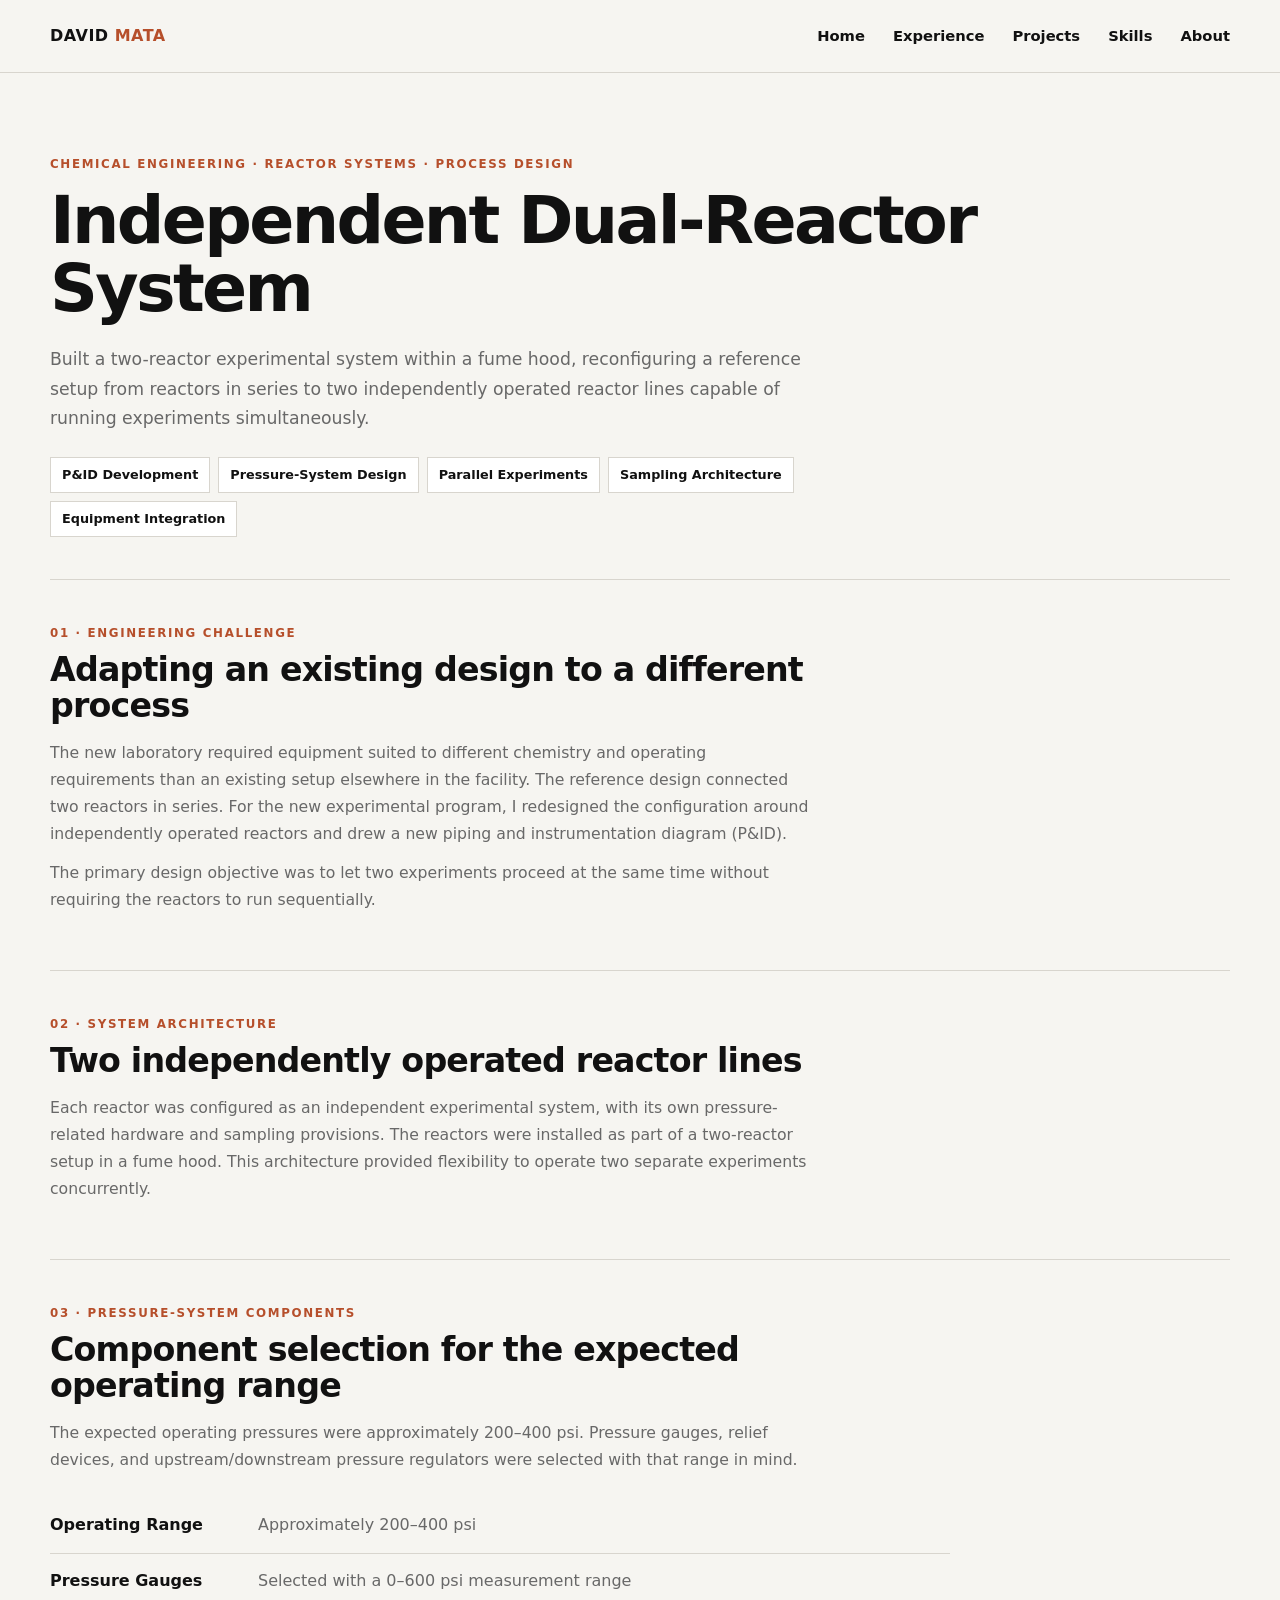
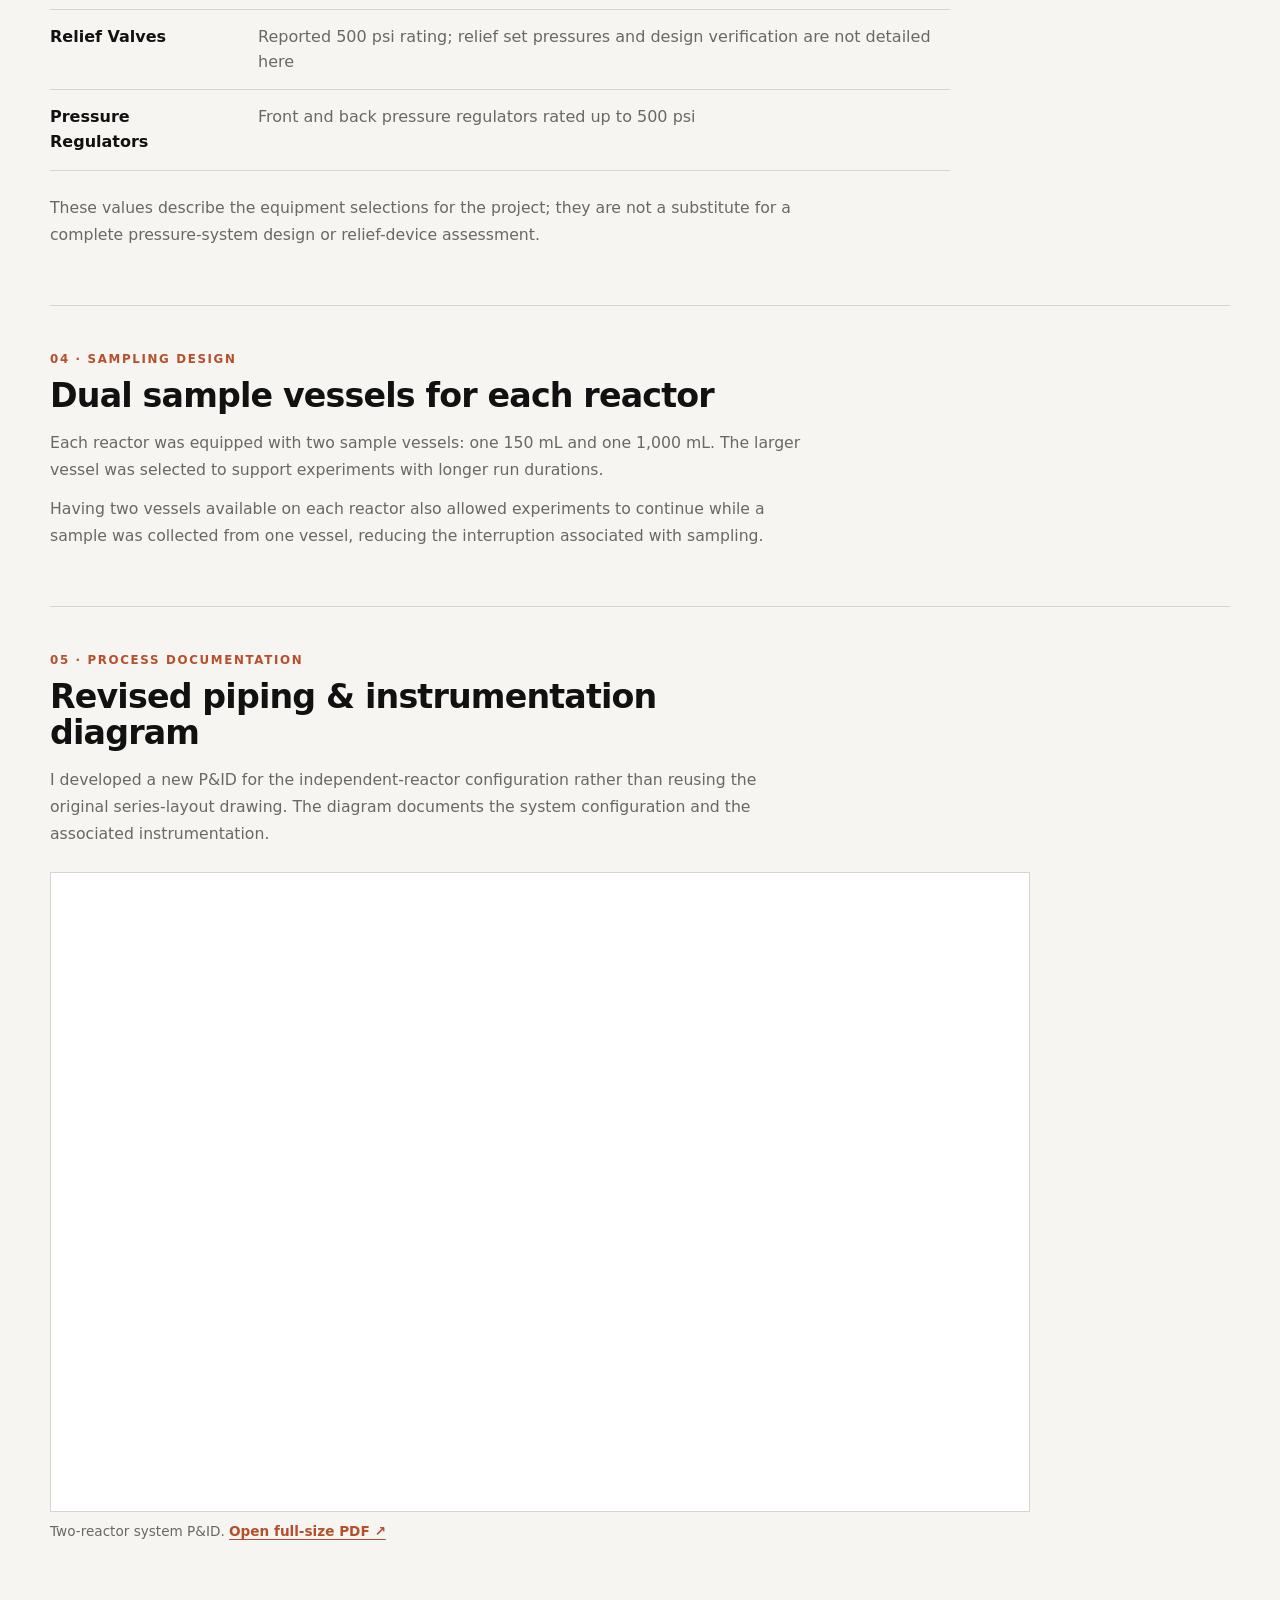
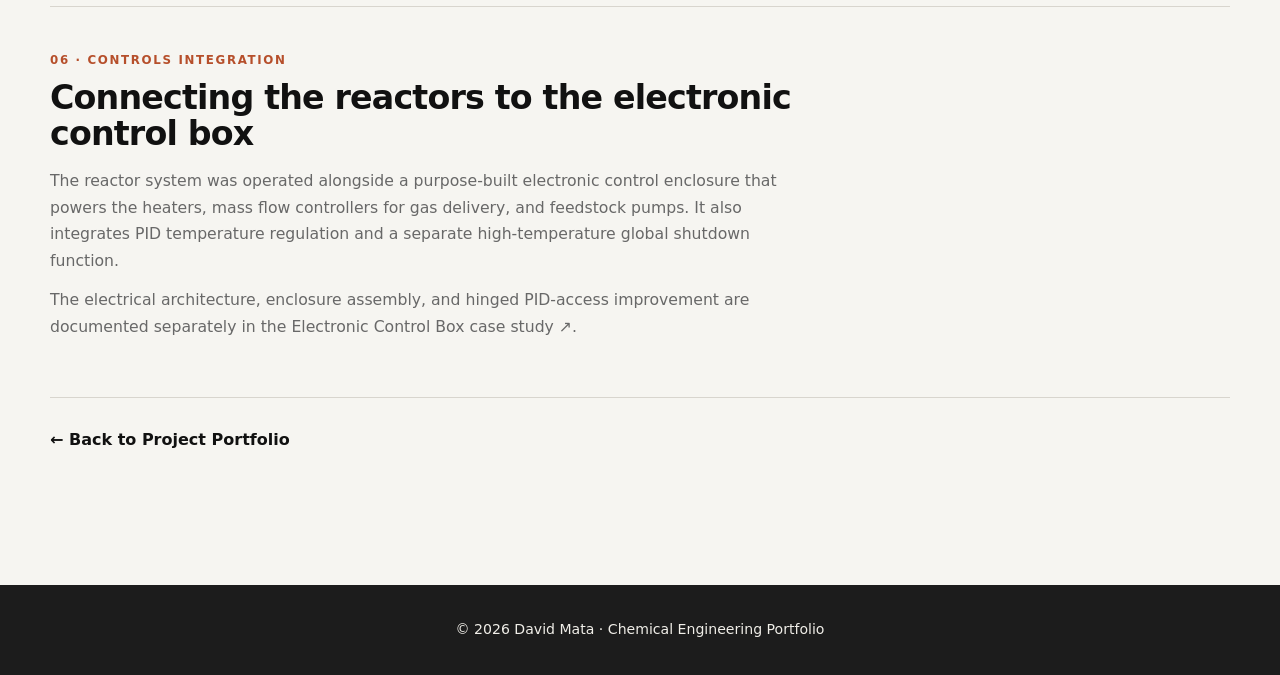
==== projects/dual-reactor-system/index.html @ c9823bf3 "Create independent dual-reactor system case study with P&ID" ====
<!DOCTYPE html>
<html lang="en">
<head>
    <meta charset="UTF-8">
    <meta name="viewport" content="width=device-width, initial-scale=1.0">
    <meta name="description" content="David Mata's independent dual-reactor laboratory system: pressure-system component selection, two-vessel sampling, and a revised P&amp;ID.">
    <title>Independent Dual-Reactor System | David Mata</title>
    <link rel="stylesheet" href="../../css/style.css?v=20261006-1">
</head>
<body>
    <header class="site-header">
        <div class="nav-inner">
            <a href="../../index.html" class="logo">David <span>Mata</span></a>
            <ul class="nav-links">
                <li><a href="../../index.html">Home</a></li>
                <li><a href="../../experience.html">Experience</a></li>
                <li><a href="../../projects.html">Projects</a></li>
                <li><a href="../../skills.html">Skills</a></li>
                <li><a href="../../about.html">About</a></li>
            </ul>
        </div>
    </header>

    <main class="project-page">
        <section class="project-hero">
            <div class="section-label">Chemical Engineering · Reactor Systems · Process Design</div>
            <h1>Independent Dual-Reactor System</h1>
            <p class="project-summary">
                Built a two-reactor experimental system within a fume hood, reconfiguring
                a reference setup from reactors in series to two independently operated
                reactor lines capable of running experiments simultaneously.
            </p>
            <div class="project-tags">
                <span>P&amp;ID Development</span>
                <span>Pressure-System Design</span>
                <span>Parallel Experiments</span>
                <span>Sampling Architecture</span>
                <span>Equipment Integration</span>
            </div>
        </section>

        <section class="project-section">
            <div class="section-label">01 · Engineering Challenge</div>
            <h2>Adapting an existing design to a different process</h2>
            <p>
                The new laboratory required equipment suited to different chemistry and
                operating requirements than an existing setup elsewhere in the facility.
                The reference design connected two reactors in series. For the new
                experimental program, I redesigned the configuration around independently
                operated reactors and drew a new piping and instrumentation diagram (P&amp;ID).
            </p>
            <p>
                The primary design objective was to let two experiments proceed at the
                same time without requiring the reactors to run sequentially.
            </p>
        </section>

        <section class="project-section">
            <div class="section-label">02 · System Architecture</div>
            <h2>Two independently operated reactor lines</h2>
            <p>
                Each reactor was configured as an independent experimental system,
                with its own pressure-related hardware and sampling provisions.
                The reactors were installed as part of a two-reactor setup in a fume hood.
                This architecture provided flexibility to operate two separate experiments
                concurrently.
            </p>
        </section>

        <section class="project-section">
            <div class="section-label">03 · Pressure-System Components</div>
            <h2>Component selection for the expected operating range</h2>
            <p>
                The expected operating pressures were approximately 200–400 psi. Pressure
                gauges, relief devices, and upstream/downstream pressure regulators were
                selected with that range in mind.
            </p>
            <div class="contribution-list">
                <div><strong>Operating Range</strong><span>Approximately 200–400 psi</span></div>
                <div><strong>Pressure Gauges</strong><span>Selected with a 0–600 psi measurement range</span></div>
                <div><strong>Relief Valves</strong><span>Reported 500 psi rating; relief set pressures and design verification are not detailed here</span></div>
                <div><strong>Pressure Regulators</strong><span>Front and back pressure regulators rated up to 500 psi</span></div>
            </div>
            <p>
                These values describe the equipment selections for the project; they are not
                a substitute for a complete pressure-system design or relief-device assessment.
            </p>
        </section>

        <section class="project-section">
            <div class="section-label">04 · Sampling Design</div>
            <h2>Dual sample vessels for each reactor</h2>
            <p>
                Each reactor was equipped with two sample vessels: one 150 mL and one
                1,000 mL. The larger vessel was selected to support experiments with
                longer run durations.
            </p>
            <p>
                Having two vessels available on each reactor also allowed experiments
                to continue while a sample was collected from one vessel, reducing the
                interruption associated with sampling.
            </p>
        </section>

        <section class="project-section">
            <div class="section-label">05 · Process Documentation</div>
            <h2>Revised piping &amp; instrumentation diagram</h2>
            <p>
                I developed a new P&amp;ID for the independent-reactor configuration
                rather than reusing the original series-layout drawing. The diagram
                documents the system configuration and the associated instrumentation.
            </p>
            <figure class="project-document">
                <iframe
                    src="../../images/dual-reactor-system/2-reactor-P&ID.pdf#view=FitH"
                    title="Dual-reactor system piping and instrumentation diagram (PDF)"
                    loading="lazy"></iframe>
                <figcaption>
                    Two-reactor system P&amp;ID.
                    <a href="../../images/dual-reactor-system/2-reactor-P&ID.pdf" target="_blank" rel="noopener noreferrer">Open full-size PDF ↗</a>
                </figcaption>
            </figure>
        </section>

        <section class="project-section">
            <div class="section-label">06 · Controls Integration</div>
            <h2>Connecting the reactors to the electronic control box</h2>
            <p>
                The reactor system was operated alongside a purpose-built electronic
                control enclosure that powers the heaters, mass flow controllers for
                gas delivery, and feedstock pumps. It also integrates PID temperature
                regulation and a separate high-temperature global shutdown function.
            </p>
            <p>
                The electrical architecture, enclosure assembly, and hinged PID-access
                improvement are documented separately in the
                <a class="project-inline-link" href="../electronic-control-box/">Electronic Control Box case study ↗</a>.
            </p>
        </section>

        <section class="project-back">
            <a href="../../projects.html">← Back to Project Portfolio</a>
        </section>
    </main>

    <footer>© 2026 David Mata · Chemical Engineering Portfolio</footer>
</body>
</html>
---- css/style.css ----
/* ==========================================================
   PORTFOLIO REDESIGN
   Inspired by the clean, editorial structure of engineering
   portfolio sites while keeping the implementation original.
   ========================================================== */

:root {
    --bg: #f6f5f1;
    --surface: #ffffff;
    --ink: #111111;
    --muted: #686868;
    --line: #d8d5ce;
    --accent: #b64f2b;
    --accent-soft: #efe2dc;
    --soft: #eceae4;
    --dark: #1c1c1c;
    --max: 1180px;
}

* {
    box-sizing: border-box;
    margin: 0;
    padding: 0;
}

html {
    scroll-behavior: smooth;
}

body {
    font-family: system-ui, -apple-system, BlinkMacSystemFont, "Segoe UI", sans-serif;
    background: var(--bg);
    color: var(--ink);
    line-height: 1.55;
}

img {
    max-width: 100%;
}

a {
    color: inherit;
    text-decoration: none;
}

a:hover {
    color: var(--accent);
}

.container {
    width: min(var(--max), calc(100% - 48px));
    margin: 0 auto;
}


/* ---------- NAVIGATION ---------- */

.site-header,
nav {
    position: sticky;
    top: 0;
    z-index: 100;
    background: rgba(246, 245, 241, 0.96);
    border-bottom: 1px solid var(--line);
    backdrop-filter: blur(8px);
}

.nav-inner,
nav {
    width: min(var(--max), calc(100% - 48px));
    margin: 0 auto;
    min-height: 72px;
    display: flex;
    align-items: center;
    justify-content: space-between;
    gap: 32px;
}

.logo {
    font-size: 1rem;
    font-weight: 800;
    letter-spacing: 0.03em;
    text-transform: uppercase;
}

.logo span {
    color: var(--accent);
}

.nav-links {
    display: flex;
    align-items: center;
    gap: 28px;
    list-style: none;
}

.nav-links a {
    color: var(--ink);
    font-size: 0.92rem;
    font-weight: 600;
}


/* ---------- TYPOGRAPHY ---------- */

.kicker,
.eyebrow,
.section-label {
    color: var(--accent);
    font-size: 0.74rem;
    font-weight: 800;
    letter-spacing: 0.14em;
    text-transform: uppercase;
}

.display {
    max-width: 900px;
    margin-top: 12px;
    font-size: clamp(3.2rem, 8vw, 7rem);
    line-height: 0.94;
    letter-spacing: -0.05em;
    font-weight: 800;
}

h1,
h2,
h3 {
    font-family: system-ui, -apple-system, BlinkMacSystemFont, "Segoe UI", sans-serif;
}

h1 {
    font-size: clamp(2.8rem, 6vw, 5.4rem);
    line-height: 1;
    letter-spacing: -0.04em;
}

h2 {
    font-size: clamp(1.8rem, 3vw, 2.65rem);
    line-height: 1.08;
    letter-spacing: -0.025em;
    font-weight: 750;
}

h3 {
    font-size: 1.2rem;
    line-height: 1.25;
}

.lead,
.hero-description,
.section-intro {
    max-width: 760px;
    color: var(--muted);
    font-size: 1.06rem;
    line-height: 1.72;
}


/* ---------- HOME HERO ---------- */

.hero {
    min-height: auto;
    padding: 92px 0 82px;
}

.hero-content {
    width: min(var(--max), calc(100% - 48px));
    max-width: none;
    margin: 0 auto;
}

.hero .display {
    margin-bottom: 30px;
}

.hero h1 span {
    color: var(--accent);
}

.hero-description {
    margin-bottom: 28px;
}

.quick-links,
.buttons {
    display: flex;
    flex-wrap: wrap;
    gap: 12px;
}

.text-link,
.button {
    display: inline-flex;
    align-items: center;
    gap: 8px;
    padding: 11px 16px;
    border: 1px solid var(--ink);
    border-radius: 999px;
    font-size: 0.9rem;
    font-weight: 700;
    transition: all 0.18s ease;
}

.text-link:hover,
.button:hover {
    background: var(--ink);
    color: var(--bg);
}

.button-primary {
    background: var(--ink);
    color: var(--bg);
}

.button-secondary {
    background: transparent;
    color: var(--ink);
}


/* ---------- EDITORIAL SECTIONS ---------- */

.editorial-section,
section {
    padding: 72px 0;
}

main > section:not(.hero):not(.project-hero):not(.project-image-wide):not(.project-section):not(.project-back) {
    width: min(var(--max), calc(100% - 48px));
    margin: 0 auto;
}

.section-head {
    display: grid;
    grid-template-columns: 180px minmax(0, 1fr);
    gap: 38px;
    align-items: start;
    padding-bottom: 28px;
    border-bottom: 1px solid var(--line);
}

.section-head h2 {
    max-width: 720px;
}

.section-head .lead,
.section-intro {
    margin-top: 14px;
}

.split {
    display: grid;
    grid-template-columns: minmax(0, 0.9fr) minmax(0, 1.1fr);
    gap: 64px;
    align-items: start;
}

.copy p + p {
    margin-top: 18px;
}

.copy p {
    color: var(--muted);
    font-size: 1.02rem;
    line-height: 1.72;
}


/* ---------- SUMMARY / PERSONALITY ---------- */

.summary-grid {
    display: grid;
    grid-template-columns: 1.3fr 0.7fr;
    gap: 70px;
    margin-top: 42px;
}

.profile-note {
    padding: 28px;
    background: var(--surface);
    border: 1px solid var(--line);
}

.profile-note h3 {
    margin-bottom: 14px;
}

.profile-note ul {
    padding-left: 18px;
    color: var(--muted);
}

.profile-note li + li {
    margin-top: 9px;
}


/* ---------- EXPERIENCE ---------- */

.experience-list {
    margin-top: 36px;
    border-top: 1px solid var(--line);
}

.experience-row {
    display: grid;
    grid-template-columns: 170px 1fr 1.1fr;
    gap: 30px;
    padding: 30px 0;
    border-bottom: 1px solid var(--line);
}

.experience-meta {
    color: var(--muted);
    font-size: 0.9rem;
}

.experience-row h3 {
    margin-bottom: 7px;
}

.experience-row p {
    color: var(--muted);
}


/* ---------- PROJECTS ---------- */

.project-grid,
.cards {
    display: grid;
    grid-template-columns: repeat(2, minmax(0, 1fr));
    gap: 22px;
    margin-top: 36px;
}

.project-card,
.card {
    min-height: 260px;
    padding: 28px;
    background: var(--surface);
    border: 1px solid var(--line);
    display: flex;
    flex-direction: column;
    transition: transform 0.18s ease, border-color 0.18s ease;
}


.project-card-thumb {
    display: block;
    width: calc(100% + 56px);
    height: 190px;
    margin: -28px -28px 22px;
    object-fit: cover;
    border-bottom: 1px solid var(--line);
    background: var(--soft);
}

.project-card.featured .project-card-thumb {
    height: 300px;
}

.project-card:hover,
.card:hover {
    transform: translateY(-3px);
    border-color: #aba69d;
}

.project-card.featured {
    grid-column: span 2;
    min-height: 360px;
    background:
        linear-gradient(rgba(17,17,17,0.06), rgba(17,17,17,0.06)),
        var(--surface);
}

.project-type,
.card-number {
    color: var(--accent);
    font-size: 0.76rem;
    font-weight: 800;
    letter-spacing: 0.12em;
    text-transform: uppercase;
    margin-bottom: 18px;
}

.project-card h3,
.card h3 {
    font-size: clamp(1.45rem, 2.4vw, 2rem);
    max-width: 640px;
    margin-bottom: 14px;
}

.project-card p,
.card p {
    color: var(--muted);
    max-width: 700px;
}

.project-card .project-link,
.card .project-link {
    margin-top: auto;
    padding-top: 28px;
    font-weight: 700;
    color: var(--ink);
}

.project-card .project-link:hover,
.card .project-link:hover {
    color: var(--accent);
}


/* ---------- SKILLS ---------- */

.skill-columns {
    display: grid;
    grid-template-columns: repeat(3, 1fr);
    gap: 36px;
    margin-top: 36px;
}

.skill-block {
    border-top: 2px solid var(--ink);
    padding-top: 18px;
}

.skill-block h3 {
    margin-bottom: 12px;
}

.skill-block p {
    color: var(--muted);
}


/* ---------- PAGE HERO ---------- */

.page-hero {
    width: min(var(--max), calc(100% - 48px));
    margin: 0 auto;
    padding: 88px 0 52px;
}

.page-hero h1 {
    margin-top: 10px;
    margin-bottom: 22px;
}


/* ---------- PROJECT DETAIL ---------- */

.project-page {
    width: min(var(--max), calc(100% - 48px));
    margin: 0 auto;
    padding: 0 0 72px;
}

.project-hero {
    padding: 82px 0 42px;
    max-width: 930px;
}

.project-hero h1 {
    margin: 14px 0 22px;
    font-size: clamp(2.9rem, 5.2vw, 4.8rem);
    line-height: 1.02;
}

.project-summary {
    max-width: 760px;
    color: var(--muted);
    font-size: 1.08rem;
    line-height: 1.7;
}

.project-tags {
    display: flex;
    flex-wrap: wrap;
    gap: 8px;
    margin-top: 24px;
}

.project-tags span {
    padding: 7px 11px;
    border: 1px solid var(--line);
    background: var(--surface);
    font-size: 0.8rem;
    font-weight: 700;
}

.project-section {
    padding: 44px 0;
    border-top: 1px solid var(--line);
}

.project-section h2 {
    max-width: 760px;
    margin: 10px 0 16px;
    font-size: clamp(1.65rem, 2.6vw, 2.3rem);
}

.project-section > p {
    max-width: 760px;
    color: var(--muted);
    font-size: 0.98rem;
    line-height: 1.72;
    margin-bottom: 12px;
}

.project-image-wide {
    max-width: 880px;
    padding: 0;
    margin: 24px 0 38px;
}

.project-image-wide img,
.project-image-grid img {
    display: block;
    width: 100%;
    object-fit: contain;
    background: var(--surface);
    border: 1px solid var(--line);
}

.project-image-wide img {
    max-height: 560px;
}

.project-image-grid {
    display: grid;
    grid-template-columns: repeat(2, minmax(0, 1fr));
    gap: 18px;
    max-width: 920px;
    margin: 24px 0 10px;
}

.project-image-grid figure {
    margin: 0;
}

.project-image-grid img {
    height: 330px;
}

.image-caption,
.project-image-grid figcaption {
    margin-top: 8px;
    color: var(--muted);
    font-size: 0.82rem;
}

.project-flowchart {
    max-width: 1080px;
    margin: 30px 0 8px;
}

.project-flowchart img {
    display: block;
    width: 100%;
    height: auto;
    background: var(--surface);
    border: 1px solid var(--line);
}

.project-flowchart figcaption {
    margin-top: 9px;
    max-width: 900px;
    color: var(--muted);
    font-size: 0.82rem;
    line-height: 1.55;
}

.project-note {
    max-width: 760px;
    margin: 24px 0;
    padding: 18px 20px;
    background: var(--accent-soft);
    border-left: 3px solid var(--accent);
    color: #54473f;
    font-size: 0.95rem;
    line-height: 1.65;
}

.contribution-list {
    max-width: 900px;
    margin: 24px 0;
}

.contribution-list > div {
    display: grid;
    grid-template-columns: 180px 1fr;
    gap: 28px;
    padding: 15px 0;
    border-bottom: 1px solid var(--line);
}

.contribution-list span {
    color: var(--muted);
}

.project-back {
    padding: 30px 0;
    border-top: 1px solid var(--line);
    font-weight: 700;
}



/* ---------- EMBEDDED PROJECT DOCUMENTS ---------- */

.project-document {
    width: 100%;
    max-width: 980px;
    margin: 24px 0 20px;
}

.project-document iframe {
    display: block;
    width: 100%;
    height: min(65vw, 640px);
    min-height: 360px;
    border: 1px solid var(--line);
    background: var(--surface);
}

.project-document figcaption {
    margin-top: 9px;
    color: var(--muted);
    font-size: 0.85rem;
    line-height: 1.55;
}

.project-document figcaption a {
    color: var(--accent);
    font-weight: 700;
    text-decoration: underline;
    text-underline-offset: 3px;
}

/* ---------- PROJECT VIDEO ---------- */

.project-video-wrap {
    max-width: 900px;
    margin: 28px 0 8px;
}

.project-video-side {
    max-width: 390px;
    margin: 0;
    align-self: center;
    justify-self: end;
}

.project-video {
    display: block;
    width: 100%;
    height: auto;
    max-height: 620px;
    background: #000;
    border: 1px solid var(--line);
}

.project-video-wrap figcaption {
    margin-top: 9px;
    max-width: 820px;
    color: var(--muted);
    font-size: 0.82rem;
    line-height: 1.55;
}

/* ---------- Project text + image rows ---------- */

.project-section-media {
    display: grid;
    grid-template-columns: minmax(0, 1.12fr) minmax(300px, 0.88fr);
    gap: 42px;
    align-items: start;
}

.project-section-media-inner {
    padding: 0;
}

.project-subrow {
    margin-top: 30px;
}

.project-section-copy {
    min-width: 0;
}

.project-section-copy h2 {
    max-width: 650px;
    margin: 10px 0 16px;
    font-size: clamp(1.65rem, 2.6vw, 2.3rem);
}

.project-section-copy > p {
    max-width: 650px;
    color: var(--muted);
    font-size: 0.98rem;
    line-height: 1.72;
    margin-bottom: 12px;
}

.project-side-image {
    margin: 0;
    align-self: center;
}

.project-side-image img {
    display: block;
    width: 100%;
    max-height: 400px;
    object-fit: contain;
    background: var(--surface);
    border: 1px solid var(--line);
}

.project-side-image figcaption {
    margin-top: 8px;
    color: var(--muted);
    font-size: 0.8rem;
}


/* ---------- FOOTER ---------- */

footer {
    margin-top: 30px;
    padding: 34px 24px;
    background: var(--dark);
    color: #f0eee8;
    text-align: center;
    font-size: 0.88rem;
}


/* ---------- MOBILE ---------- */

@media (max-width: 800px) {
    .container,
    .nav-inner,
    nav,
    .hero-content,
    .page-hero,
    .project-page,
    main > section:not(.hero):not(.project-hero):not(.project-image-wide):not(.project-section):not(.project-back) {
        width: min(100% - 32px, var(--max));
    }

    .nav-inner,
    nav {
        min-height: auto;
        padding: 18px 0;
        align-items: flex-start;
        flex-direction: column;
        gap: 14px;
    }

    .nav-links {
        gap: 14px;
        flex-wrap: wrap;
    }

    .hero {
        padding: 64px 0 56px;
    }

    .section-head,
    .summary-grid,
    .split,
    .experience-row,
    .skill-columns,
    .project-grid,
    .cards {
        grid-template-columns: 1fr;
    }

    .project-card.featured {
        grid-column: auto;
    }

    .experience-row {
        gap: 10px;
    }

    .project-section-media,
    .project-image-grid {
        grid-template-columns: 1fr;
    }

    .project-side-image {
        max-width: 620px;
    }

    .project-video-side {
        max-width: 620px;
        width: 100%;
        justify-self: start;
    }

    .project-card.featured .project-card-thumb,
    .project-card-thumb {
        height: 210px;
    }

    .project-image-grid img {
        height: auto;
        max-height: 500px;
    }

    .contribution-list > div {
        grid-template-columns: 1fr;
        gap: 6px;
    }
}
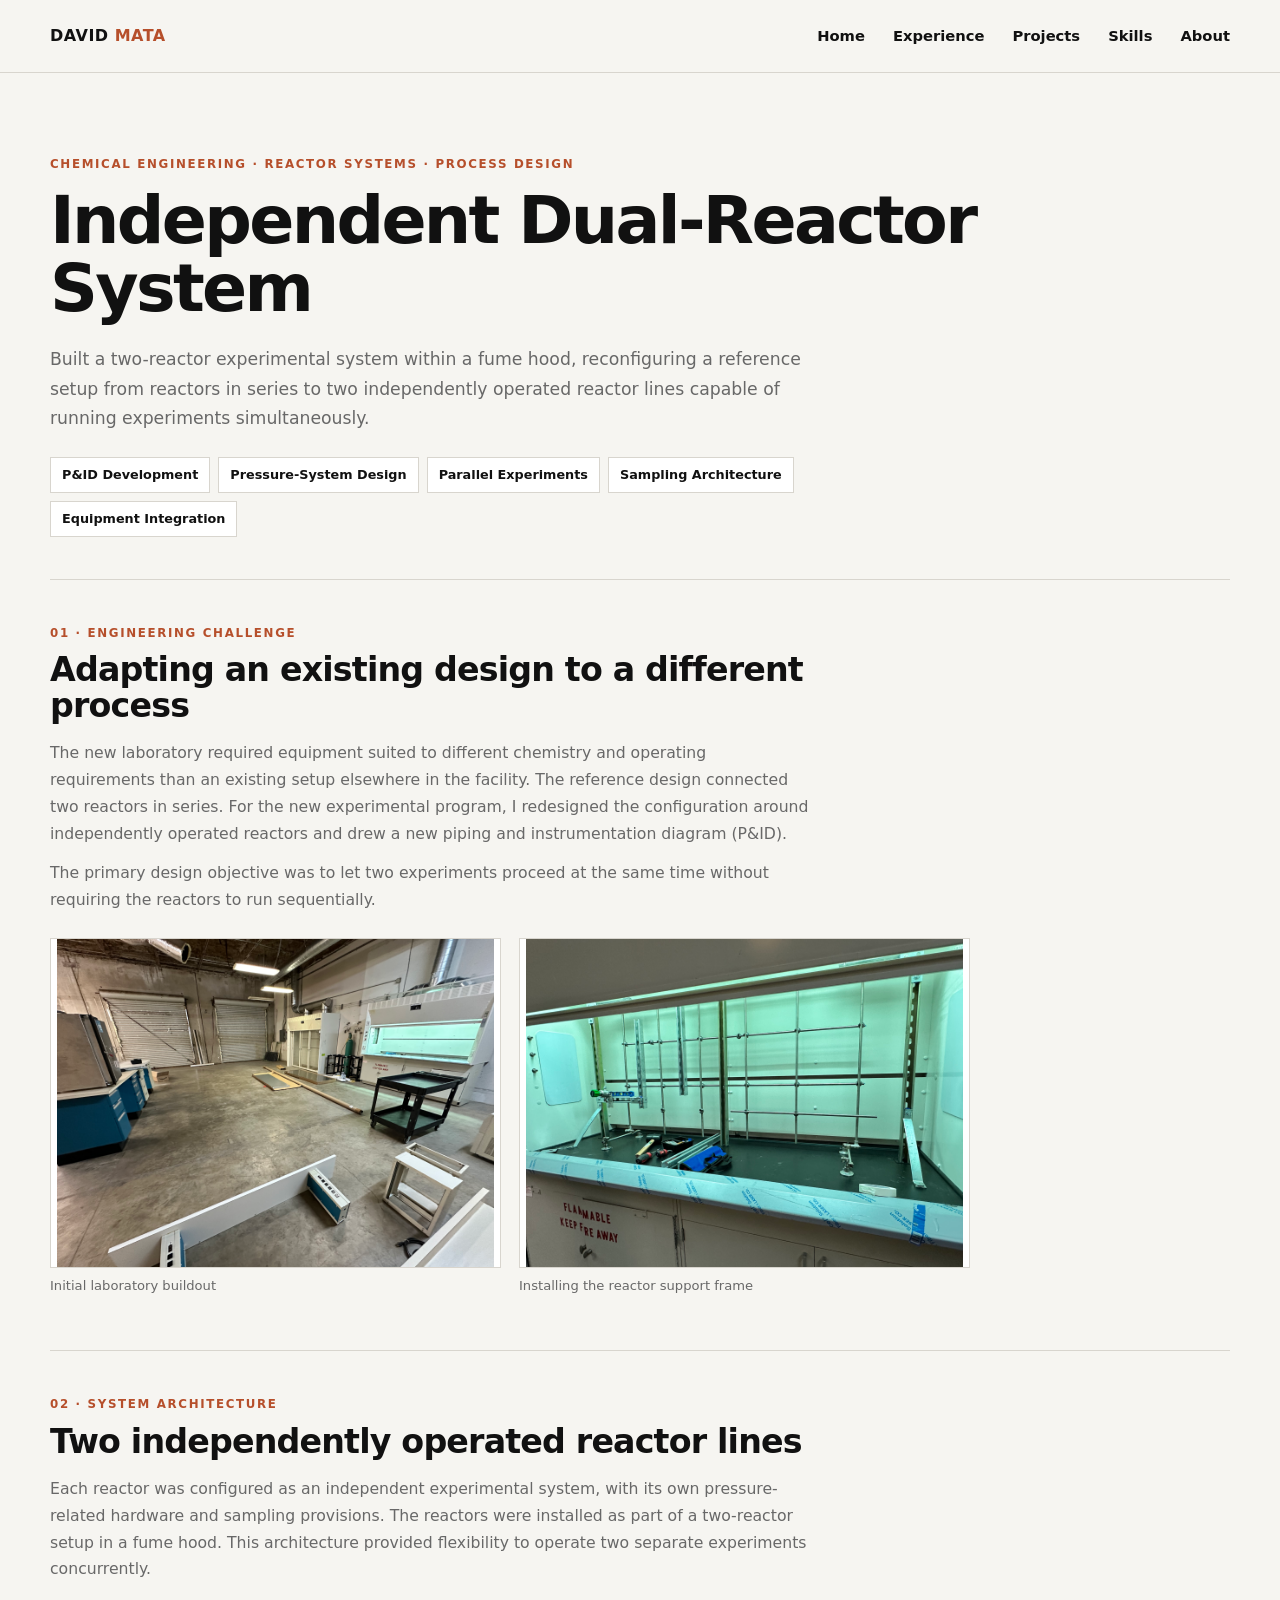
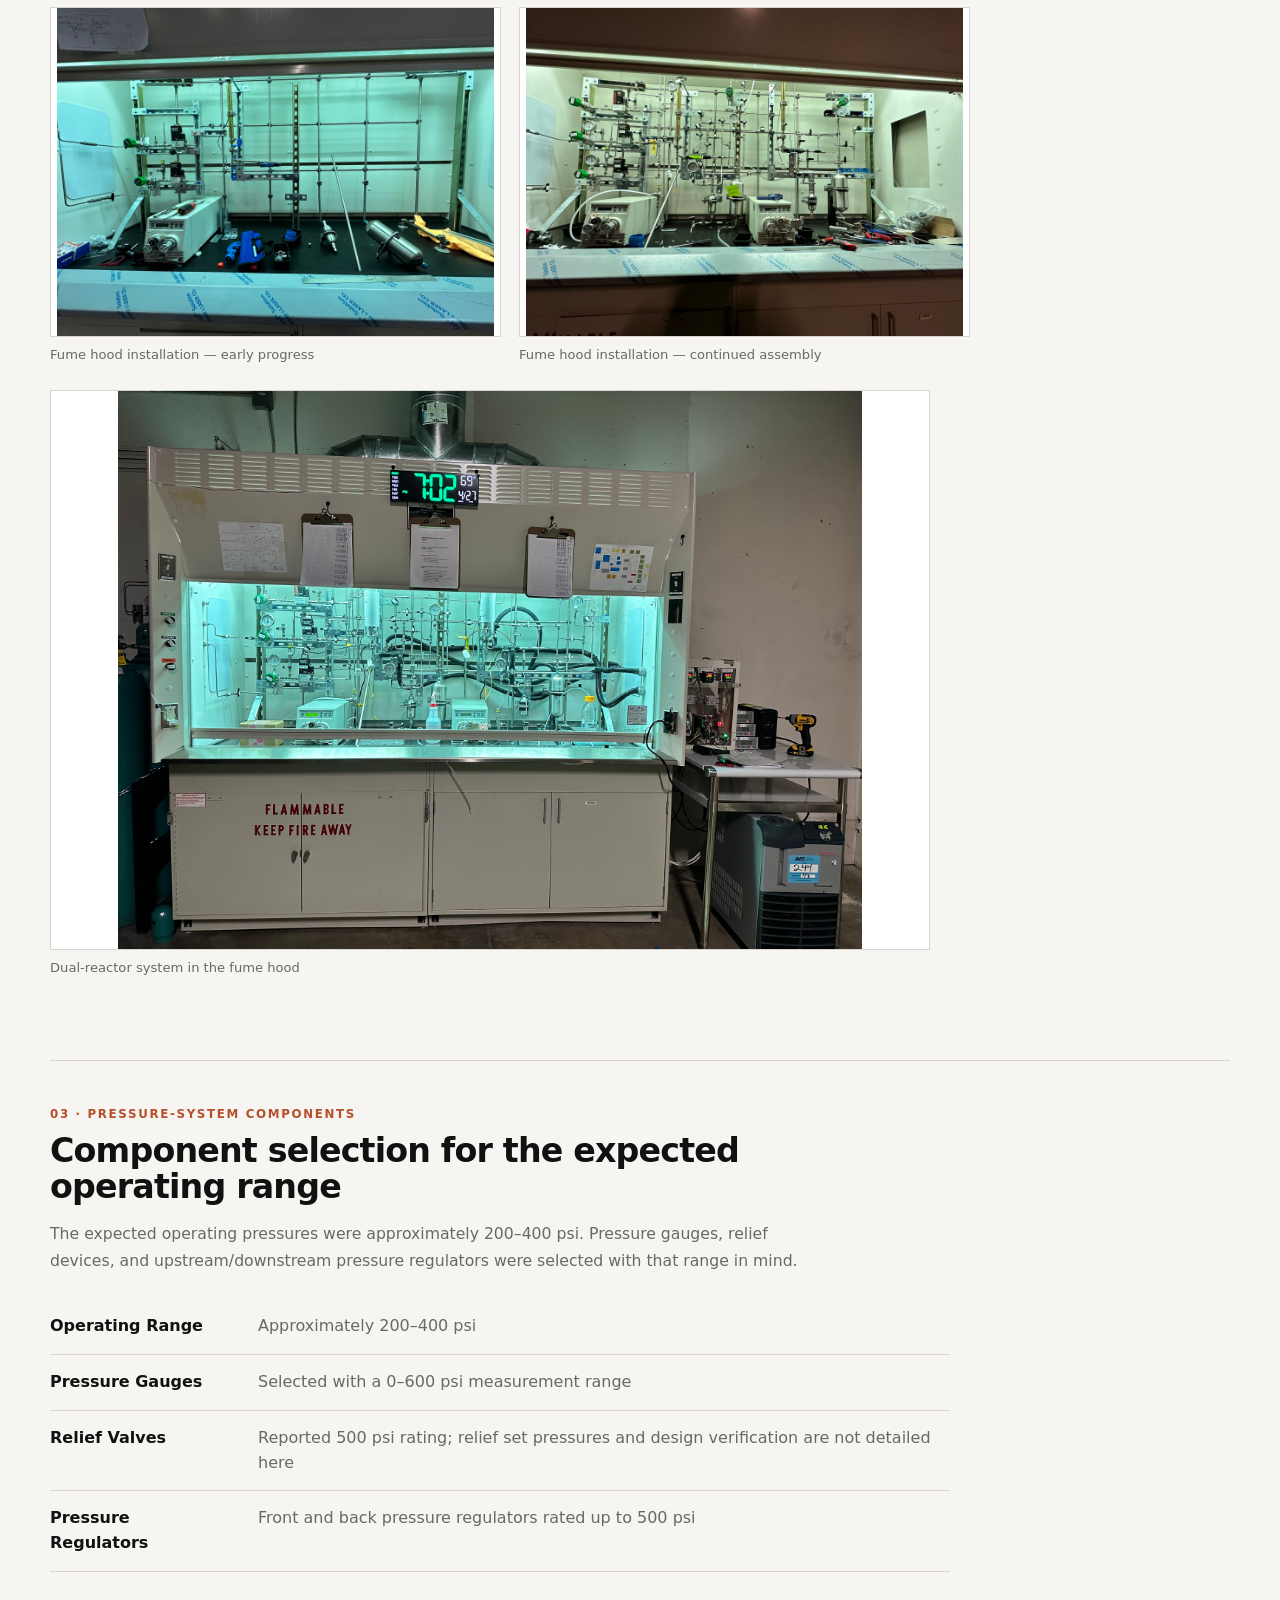
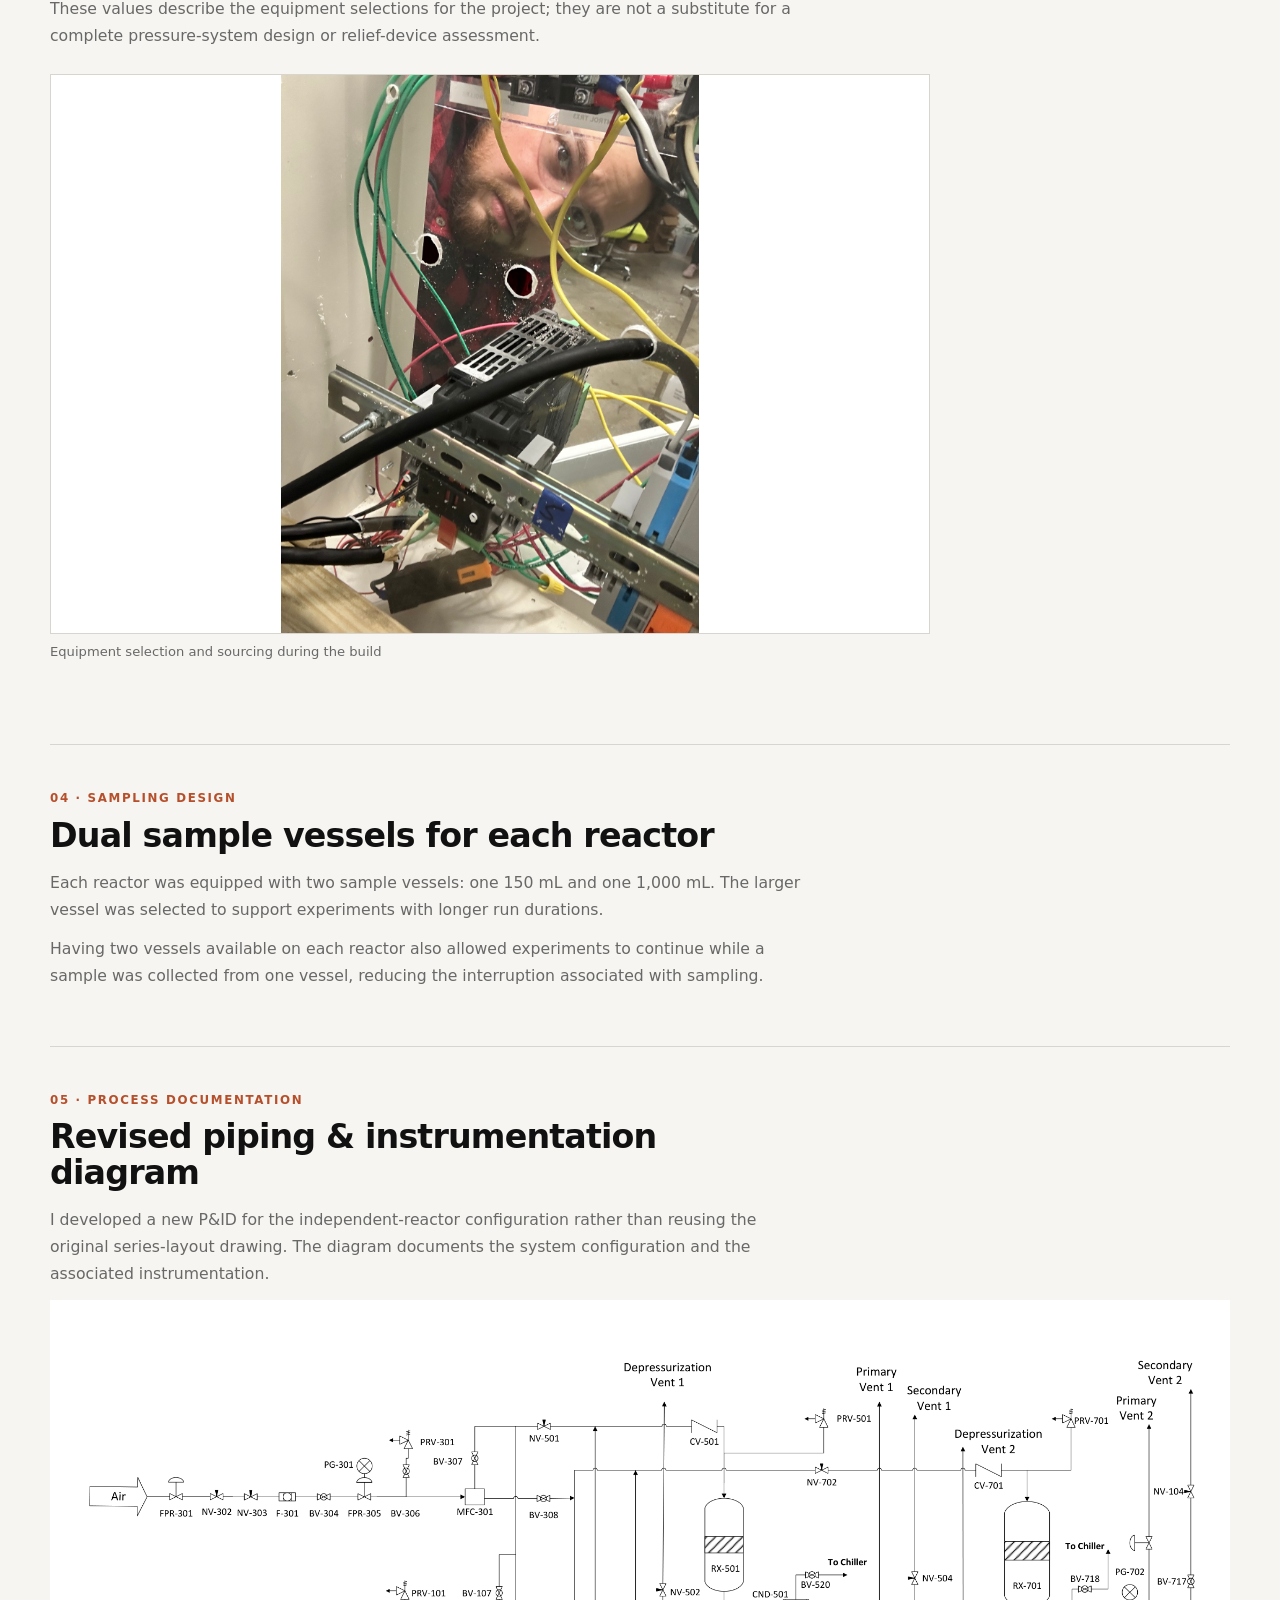
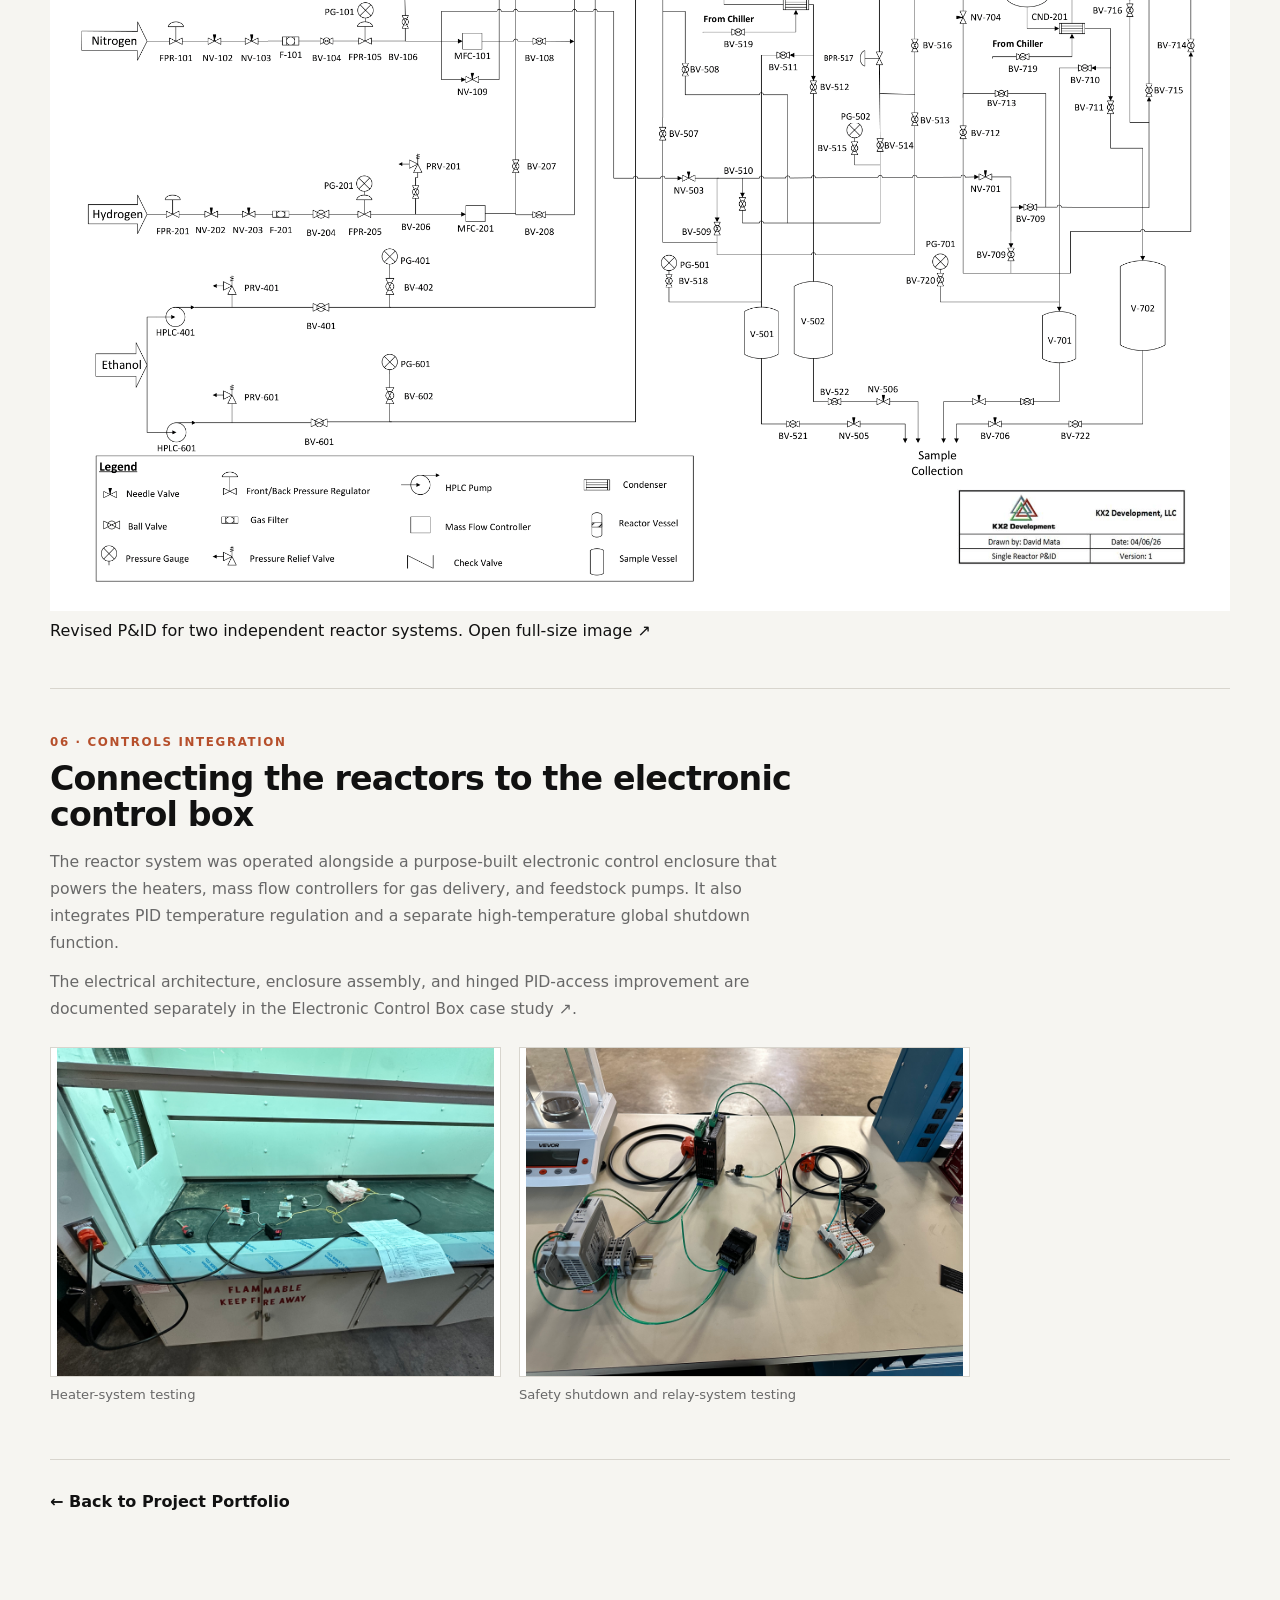
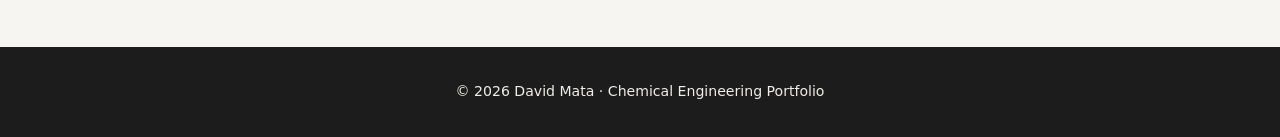
==== commit 998ba0d1: "Add reactor build photos and inline P&ID image" ====
--- a/projects/dual-reactor-system/index.html
+++ b/projects/dual-reactor-system/index.html
@@ -5,7 +5,7 @@
     <meta name="viewport" content="width=device-width, initial-scale=1.0">
     <meta name="description" content="David Mata's independent dual-reactor laboratory system: pressure-system component selection, two-vessel sampling, and a revised P&amp;ID.">
     <title>Independent Dual-Reactor System | David Mata</title>
-    <link rel="stylesheet" href="../../css/style.css?v=20261006-1">
+    <link rel="stylesheet" href="../../css/style.css?v=20261007-1">
 </head>
 <body>
     <header class="site-header">
@@ -53,6 +53,16 @@
                 The primary design objective was to let two experiments proceed at the
                 same time without requiring the reactors to run sequentially.
             </p>
+            <div class="project-image-grid">
+                <figure>
+                    <img src="../../images/dual-reactor-system/lab-from-scratch.png" alt="Laboratory space during initial buildout" loading="lazy">
+                    <figcaption>Initial laboratory buildout</figcaption>
+                </figure>
+                <figure>
+                    <img src="../../images/dual-reactor-system/installing-frame.png" alt="Installing the reactor system support frame" loading="lazy">
+                    <figcaption>Installing the reactor support frame</figcaption>
+                </figure>
+            </div>
         </section>
 
         <section class="project-section">
@@ -65,6 +75,20 @@
                 This architecture provided flexibility to operate two separate experiments
                 concurrently.
             </p>
+            <div class="project-image-grid">
+                <figure>
+                    <img src="../../images/dual-reactor-system/fumehood-progress-1.png" alt="First progress photo of the dual reactor assembly in the fume hood" loading="lazy">
+                    <figcaption>Fume hood installation — early progress</figcaption>
+                </figure>
+                <figure>
+                    <img src="../../images/dual-reactor-system/fumehood-progress-2.png" alt="Additional progress on the dual reactor assembly" loading="lazy">
+                    <figcaption>Fume hood installation — continued assembly</figcaption>
+                </figure>
+            </div>
+            <figure class="project-image-wide project-photo-wide">
+                <img src="../../images/dual-reactor-system/fumehood-progress-final.png" alt="Completed dual reactor system installed inside the fume hood" loading="lazy">
+                <figcaption class="image-caption">Dual-reactor system in the fume hood</figcaption>
+            </figure>
         </section>
 
         <section class="project-section">
@@ -85,6 +109,10 @@
                 These values describe the equipment selections for the project; they are not
                 a substitute for a complete pressure-system design or relief-device assessment.
             </p>
+            <figure class="project-image-wide project-photo-wide">
+                <img src="../../images/dual-reactor-system/finding-parts-face-shot.png" alt="Component sourcing and selection during the reactor-system build" loading="lazy">
+                <figcaption class="image-caption">Equipment selection and sourcing during the build</figcaption>
+            </figure>
         </section>
 
         <section class="project-section">
@@ -110,14 +138,13 @@
                 rather than reusing the original series-layout drawing. The diagram
                 documents the system configuration and the associated instrumentation.
             </p>
-            <figure class="project-document">
-                <iframe
-                    src="../../images/dual-reactor-system/2-reactor-P&ID.pdf#view=FitH"
-                    title="Dual-reactor system piping and instrumentation diagram (PDF)"
-                    loading="lazy"></iframe>
+            <figure class="project-diagram">
+                <a href="../../images/dual-reactor-system/2-reactor-PID-1.png" target="_blank" rel="noopener noreferrer" aria-label="Open full-size dual-reactor piping and instrumentation diagram">
+                    <img src="../../images/dual-reactor-system/2-reactor-PID-1.png" alt="Piping and instrumentation diagram for the two independent reactor lines" loading="lazy">
+                </a>
                 <figcaption>
-                    Two-reactor system P&amp;ID.
-                    <a href="../../images/dual-reactor-system/2-reactor-P&ID.pdf" target="_blank" rel="noopener noreferrer">Open full-size PDF ↗</a>
+                    Revised P&amp;ID for two independent reactor systems.
+                    <a href="../../images/dual-reactor-system/2-reactor-PID-1.png" target="_blank" rel="noopener noreferrer">Open full-size image ↗</a>
                 </figcaption>
             </figure>
         </section>
@@ -136,6 +163,16 @@
                 improvement are documented separately in the
                 <a class="project-inline-link" href="../electronic-control-box/">Electronic Control Box case study ↗</a>.
             </p>
+            <div class="project-image-grid">
+                <figure>
+                    <img src="../../images/dual-reactor-system/testing-heaters.png" alt="Heater testing as part of the dual reactor system integration" loading="lazy">
+                    <figcaption>Heater-system testing</figcaption>
+                </figure>
+                <figure>
+                    <img src="../../images/dual-reactor-system/testing-saftey shutoff-relay-system.png" alt="Testing the temperature safety shutoff and relay system" loading="lazy">
+                    <figcaption>Safety shutdown and relay-system testing</figcaption>
+                </figure>
+            </div>
         </section>
 
         <section class="project-back">
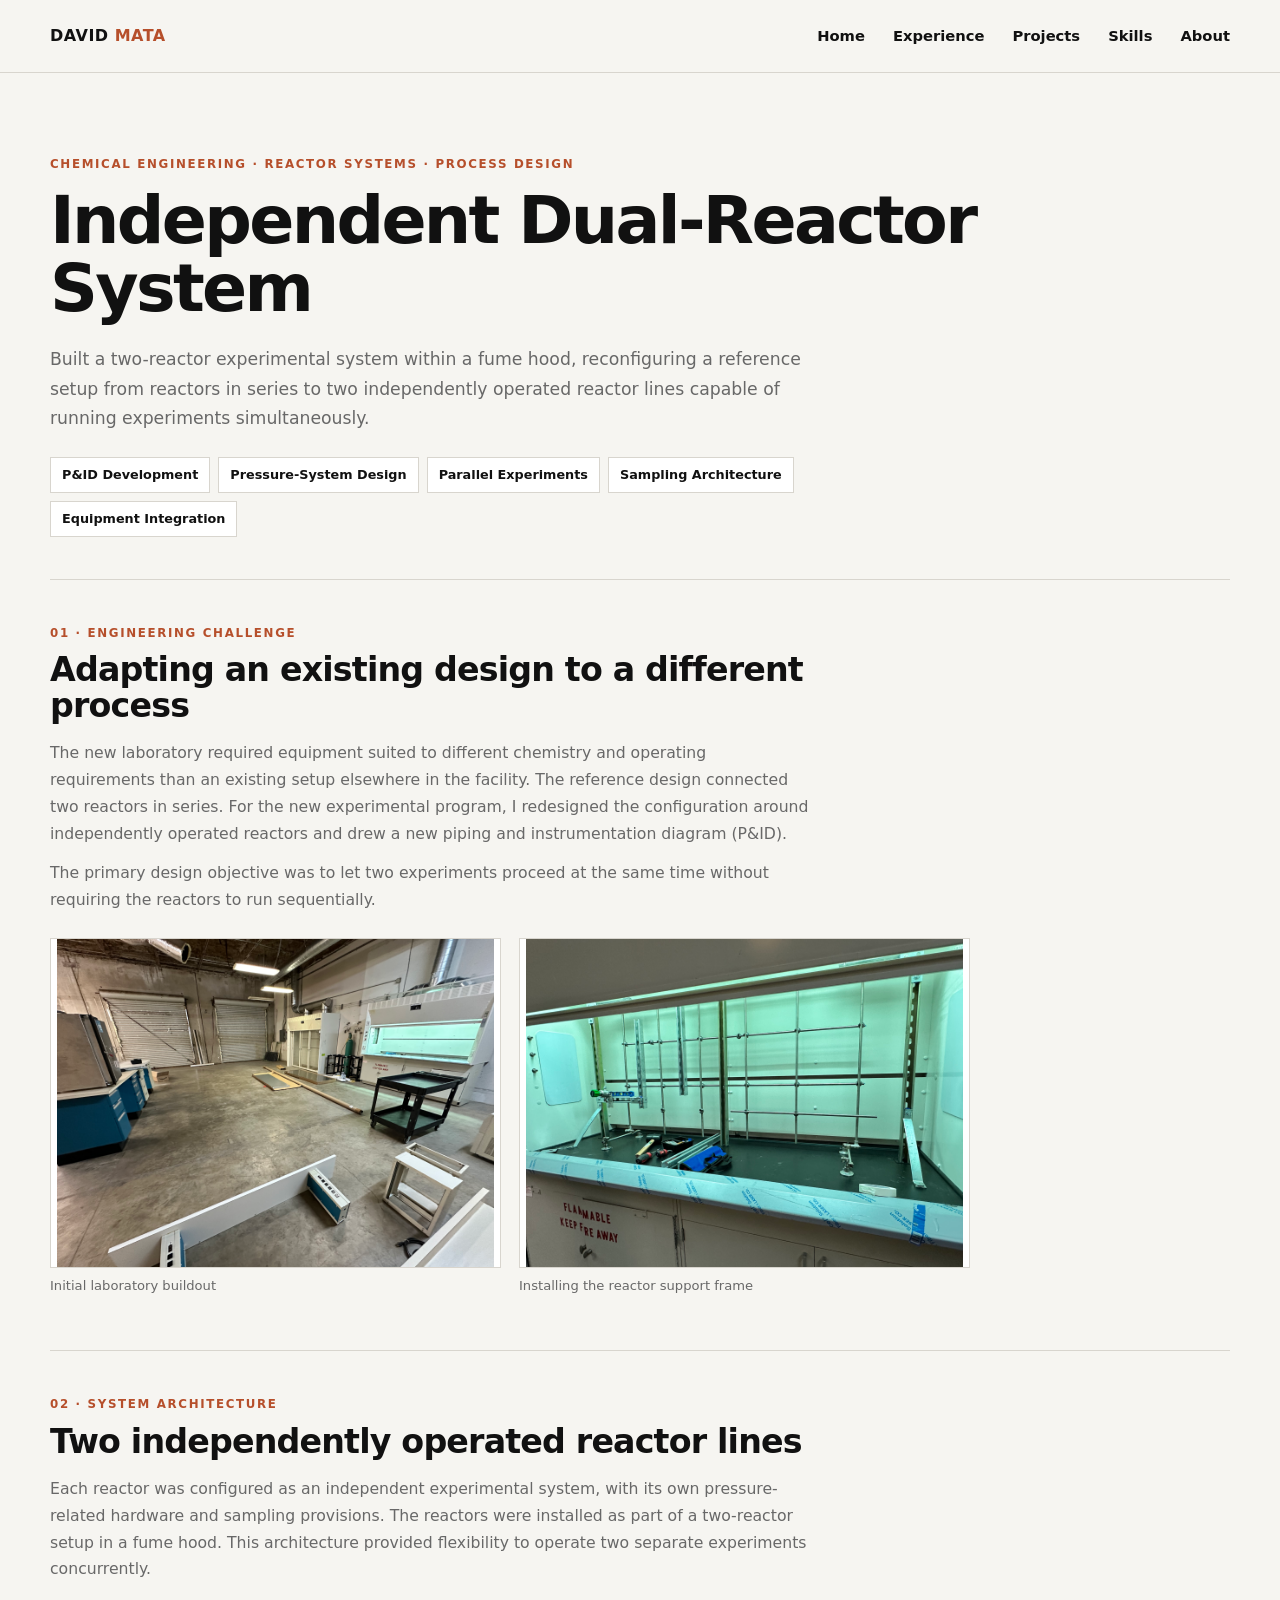
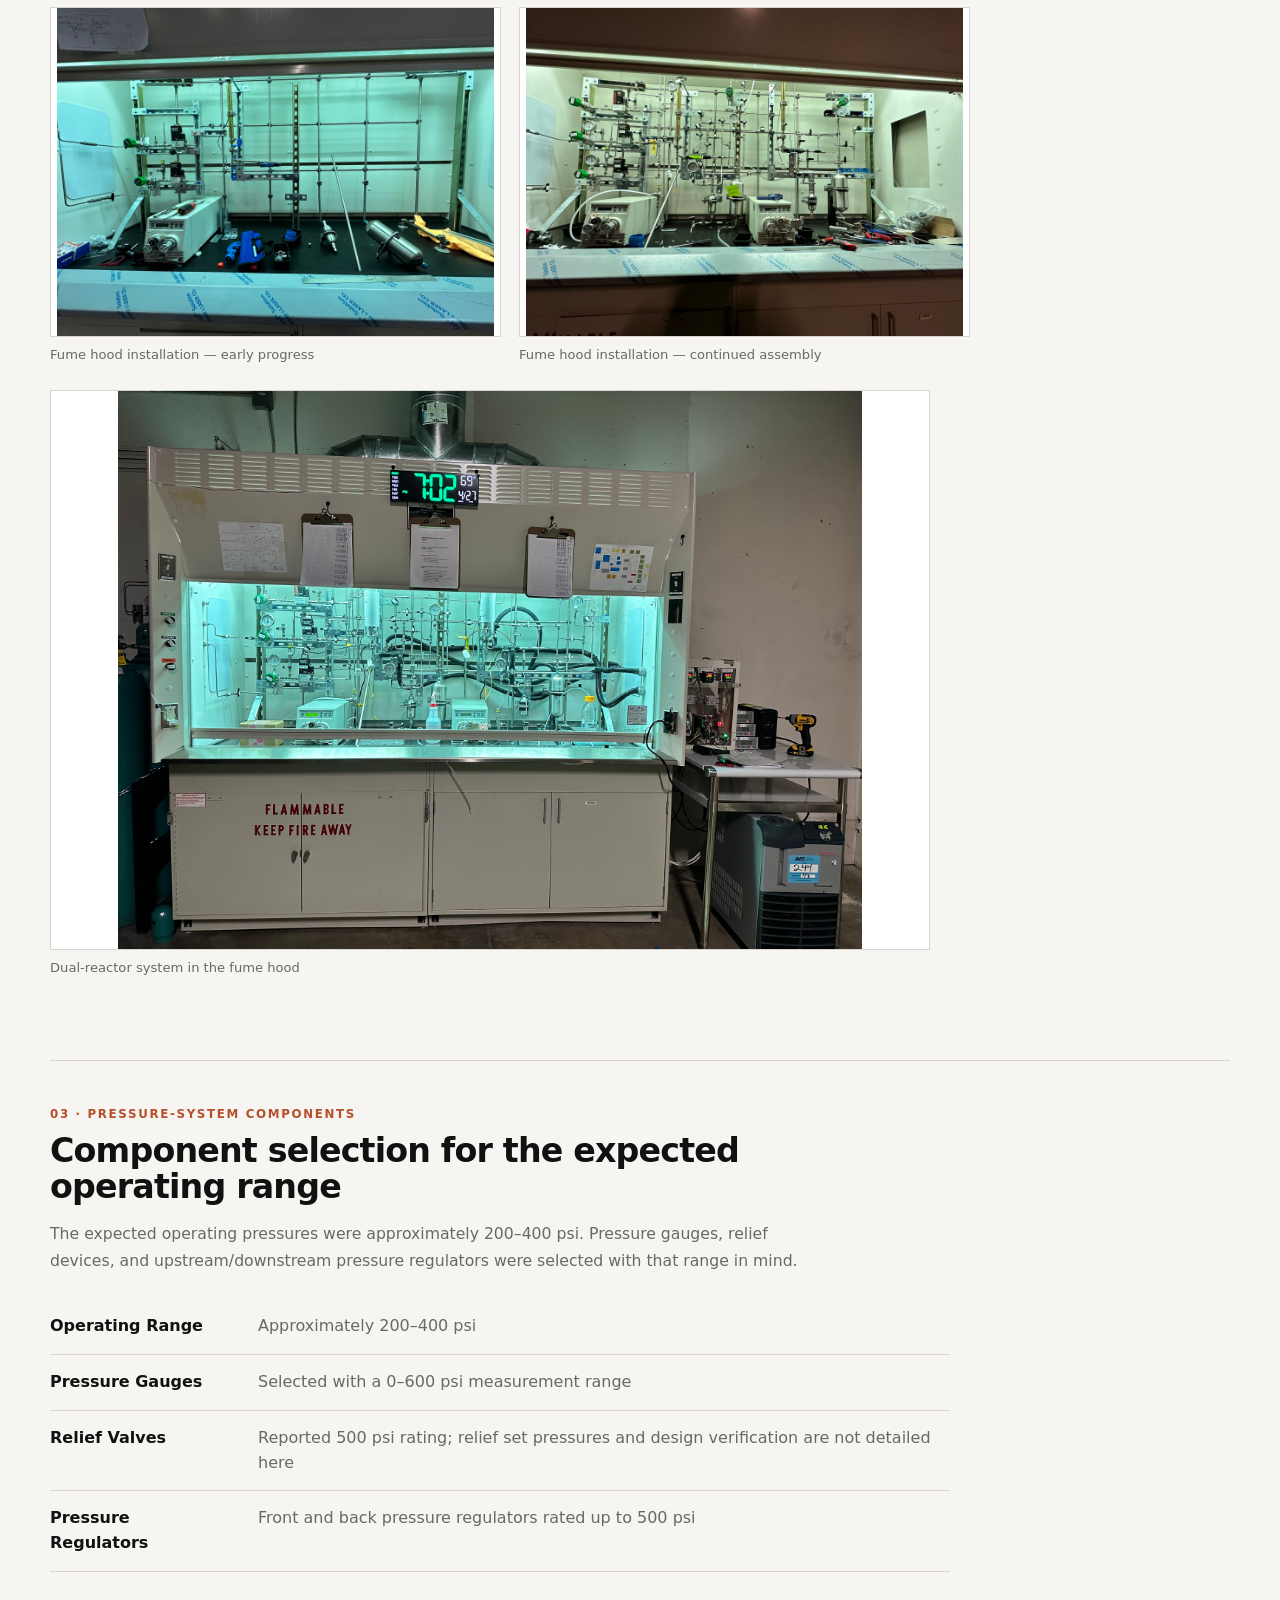
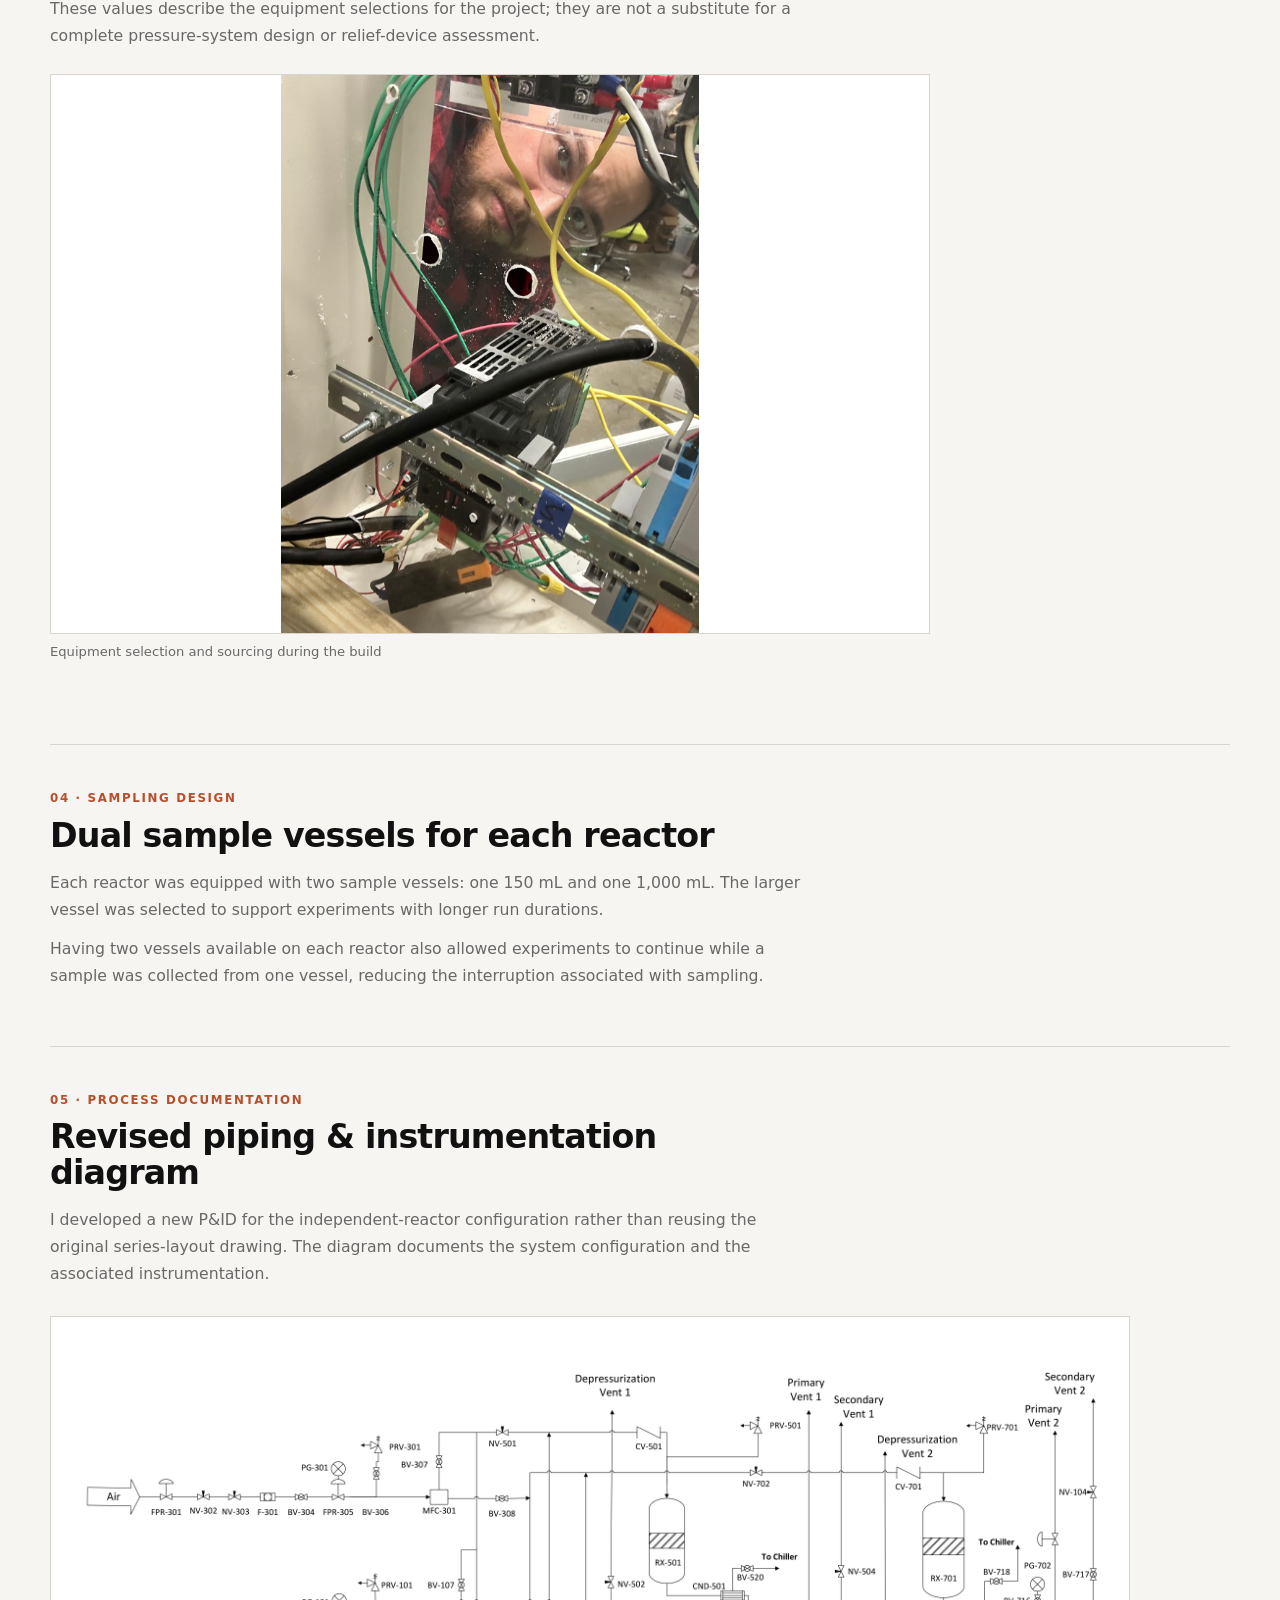
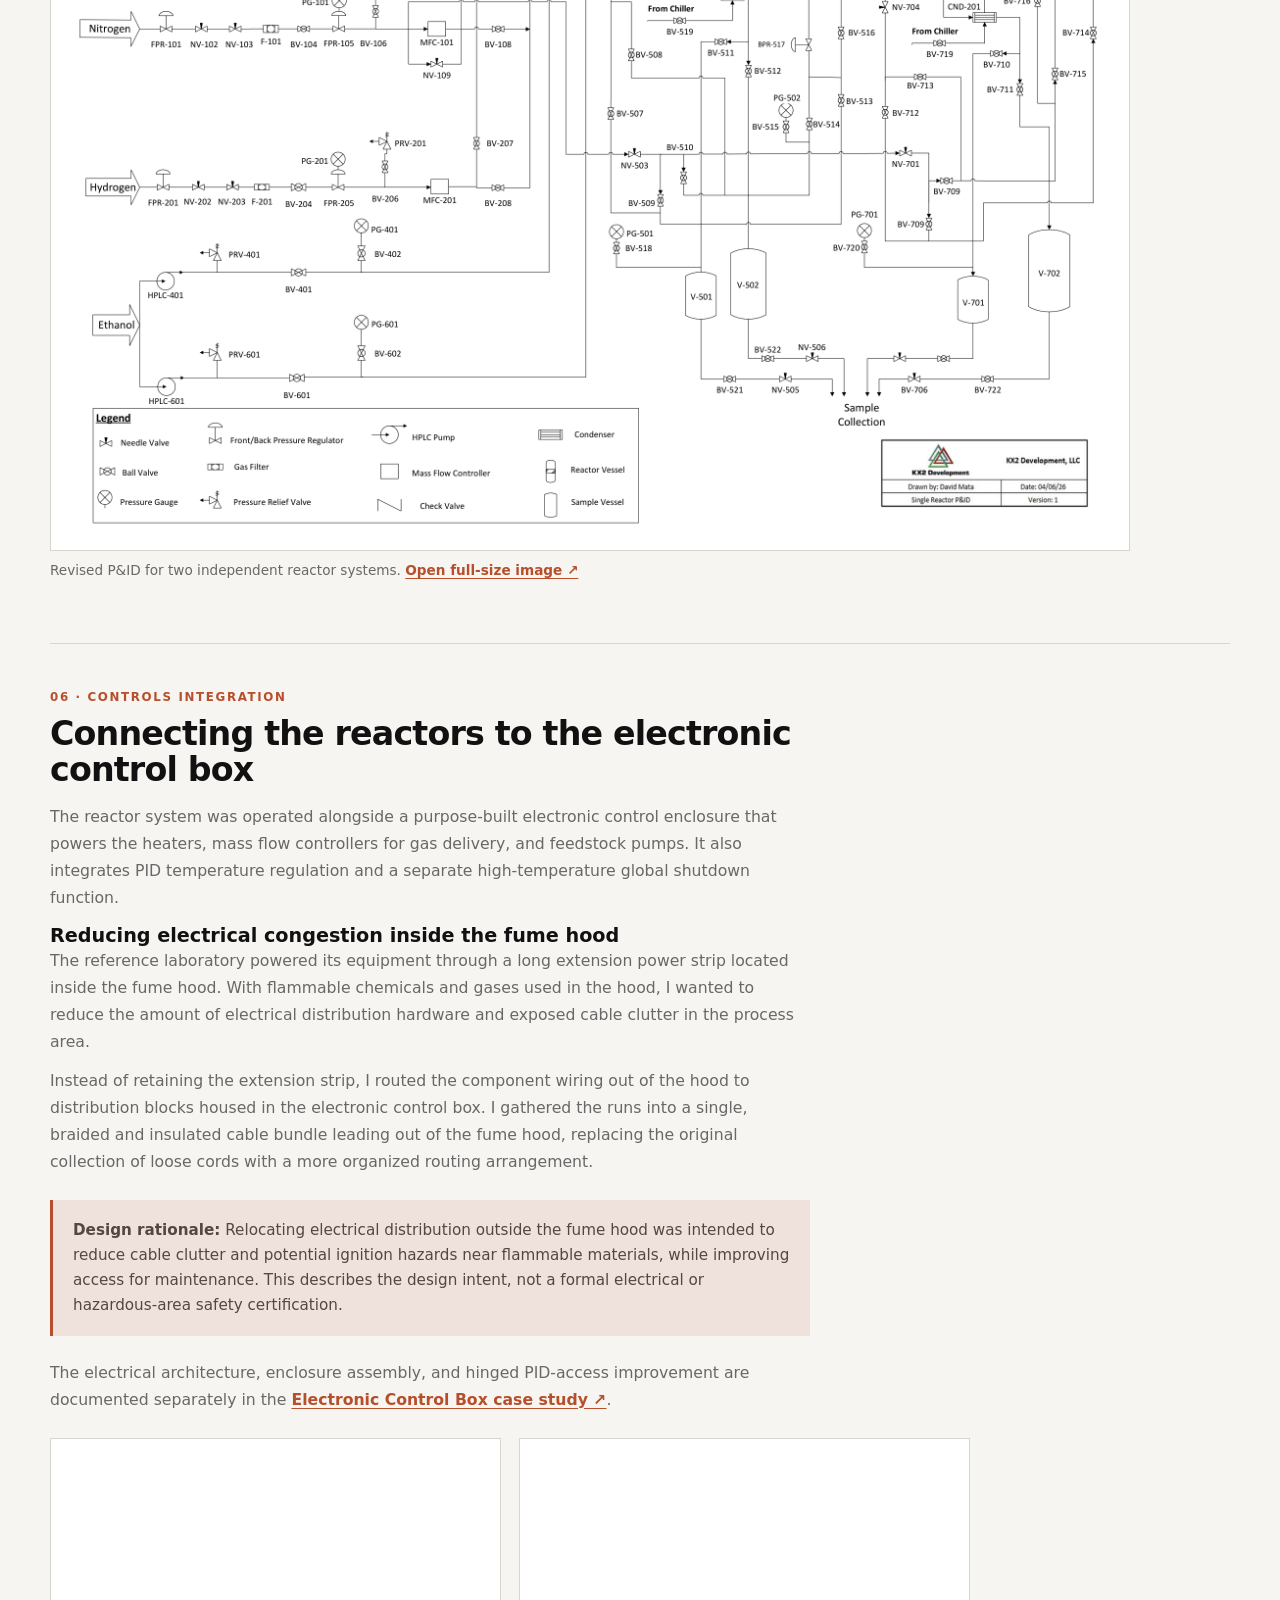
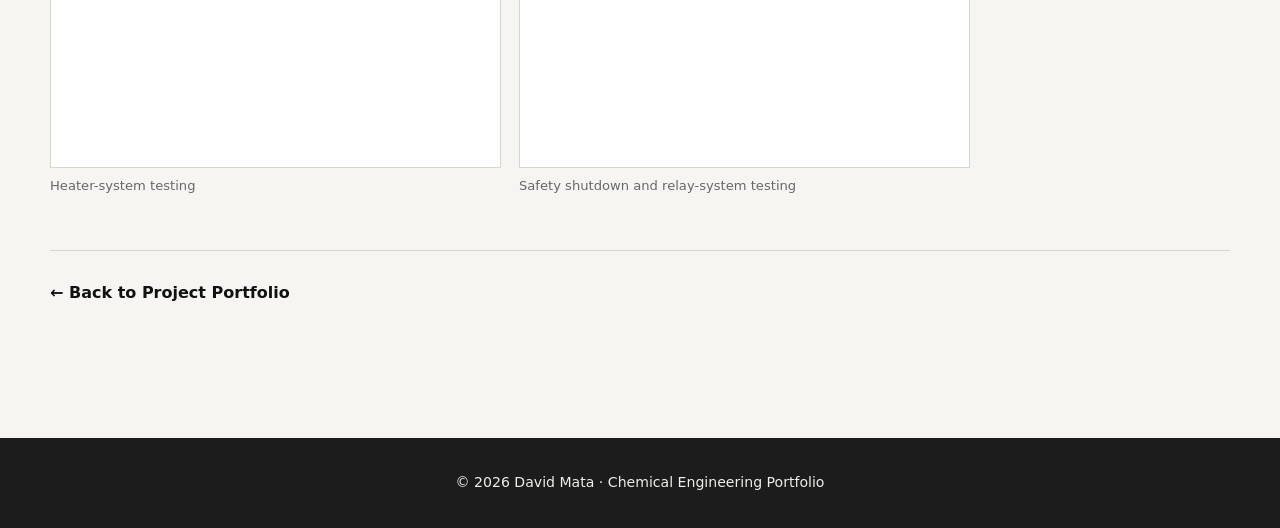
==== commit 2cb89c9b: "Document cable consolidation and fume hood electrical hazard reduction" ====
--- a/projects/dual-reactor-system/index.html
+++ b/projects/dual-reactor-system/index.html
@@ -158,6 +158,28 @@
                 gas delivery, and feedstock pumps. It also integrates PID temperature
                 regulation and a separate high-temperature global shutdown function.
             </p>
+            <h3 class="project-subheading">Reducing electrical congestion inside the fume hood</h3>
+            <p>
+                The reference laboratory powered its equipment through a long extension
+                power strip located inside the fume hood. With flammable chemicals and
+                gases used in the hood, I wanted to reduce the amount of electrical
+                distribution hardware and exposed cable clutter in the process area.
+            </p>
+            <p>
+                Instead of retaining the extension strip, I routed the component wiring
+                out of the hood to distribution blocks housed in the electronic control
+                box. I gathered the runs into a single, braided and insulated cable
+                bundle leading out of the fume hood, replacing the original collection
+                of loose cords with a more organized routing arrangement.
+            </p>
+            <div class="project-note">
+                <strong>Design rationale:</strong>
+                Relocating electrical distribution outside the fume hood was intended
+                to reduce cable clutter and potential ignition hazards near flammable
+                materials, while improving access for maintenance. This describes
+                the design intent, not a formal electrical or hazardous-area safety
+                certification.
+            </div>
             <p>
                 The electrical architecture, enclosure assembly, and hinged PID-access
                 improvement are documented separately in the
--- a/css/style.css
+++ b/css/style.css
@@ -638,6 +638,47 @@
     text-underline-offset: 3px;
 }
 
+
+/* ---------- INLINE ENGINEERING DIAGRAMS ---------- */
+
+.project-diagram {
+    width: 100%;
+    max-width: 1080px;
+    margin: 28px 0 18px;
+}
+
+.project-diagram > a {
+    display: block;
+    border: 1px solid var(--line);
+    background: var(--surface);
+}
+
+.project-diagram img {
+    display: block;
+    width: 100%;
+    height: auto;
+    object-fit: contain;
+}
+
+.project-diagram figcaption {
+    margin-top: 9px;
+    color: var(--muted);
+    font-size: 0.85rem;
+    line-height: 1.55;
+}
+
+.project-diagram figcaption a,
+.project-inline-link {
+    color: var(--accent);
+    text-decoration: underline;
+    text-underline-offset: 3px;
+    font-weight: 650;
+}
+
+.project-photo-wide {
+    margin-top: 24px;
+}
+
 /* ---------- PROJECT VIDEO ---------- */
 
 .project-video-wrap {
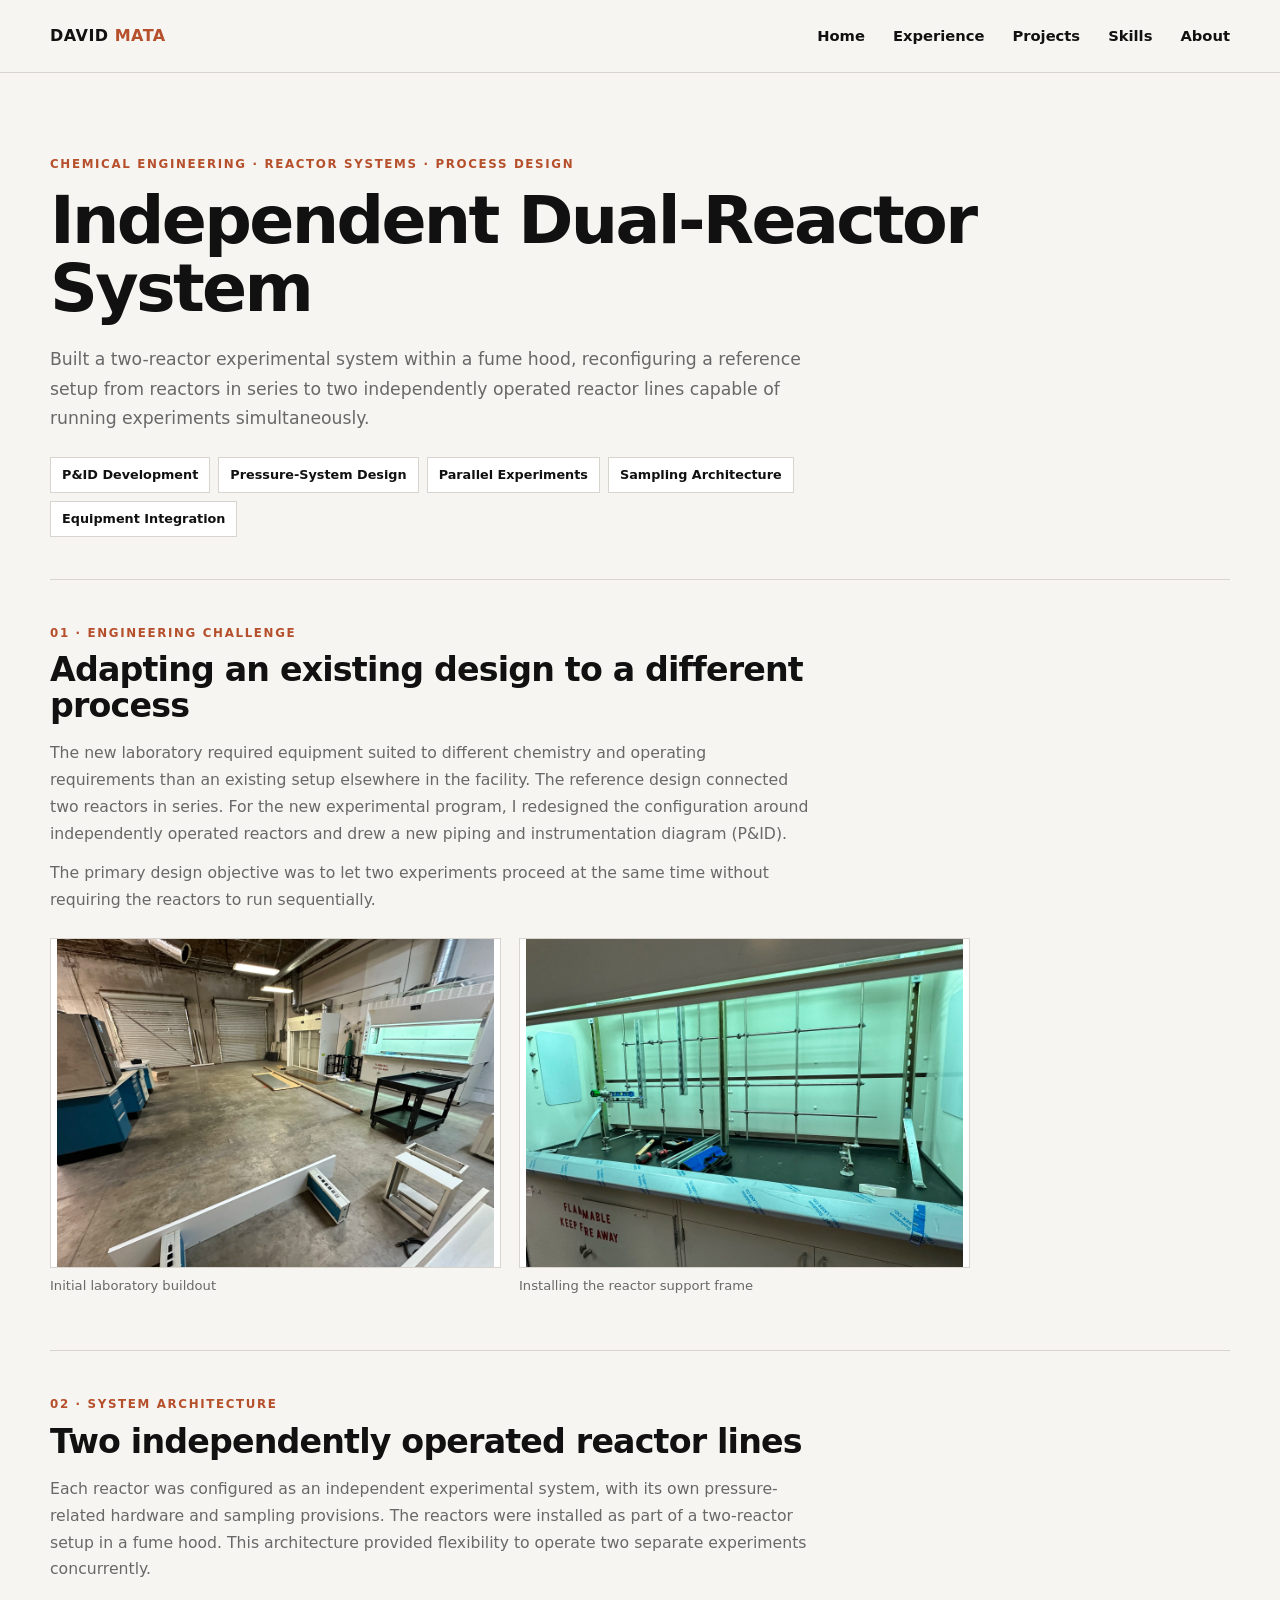
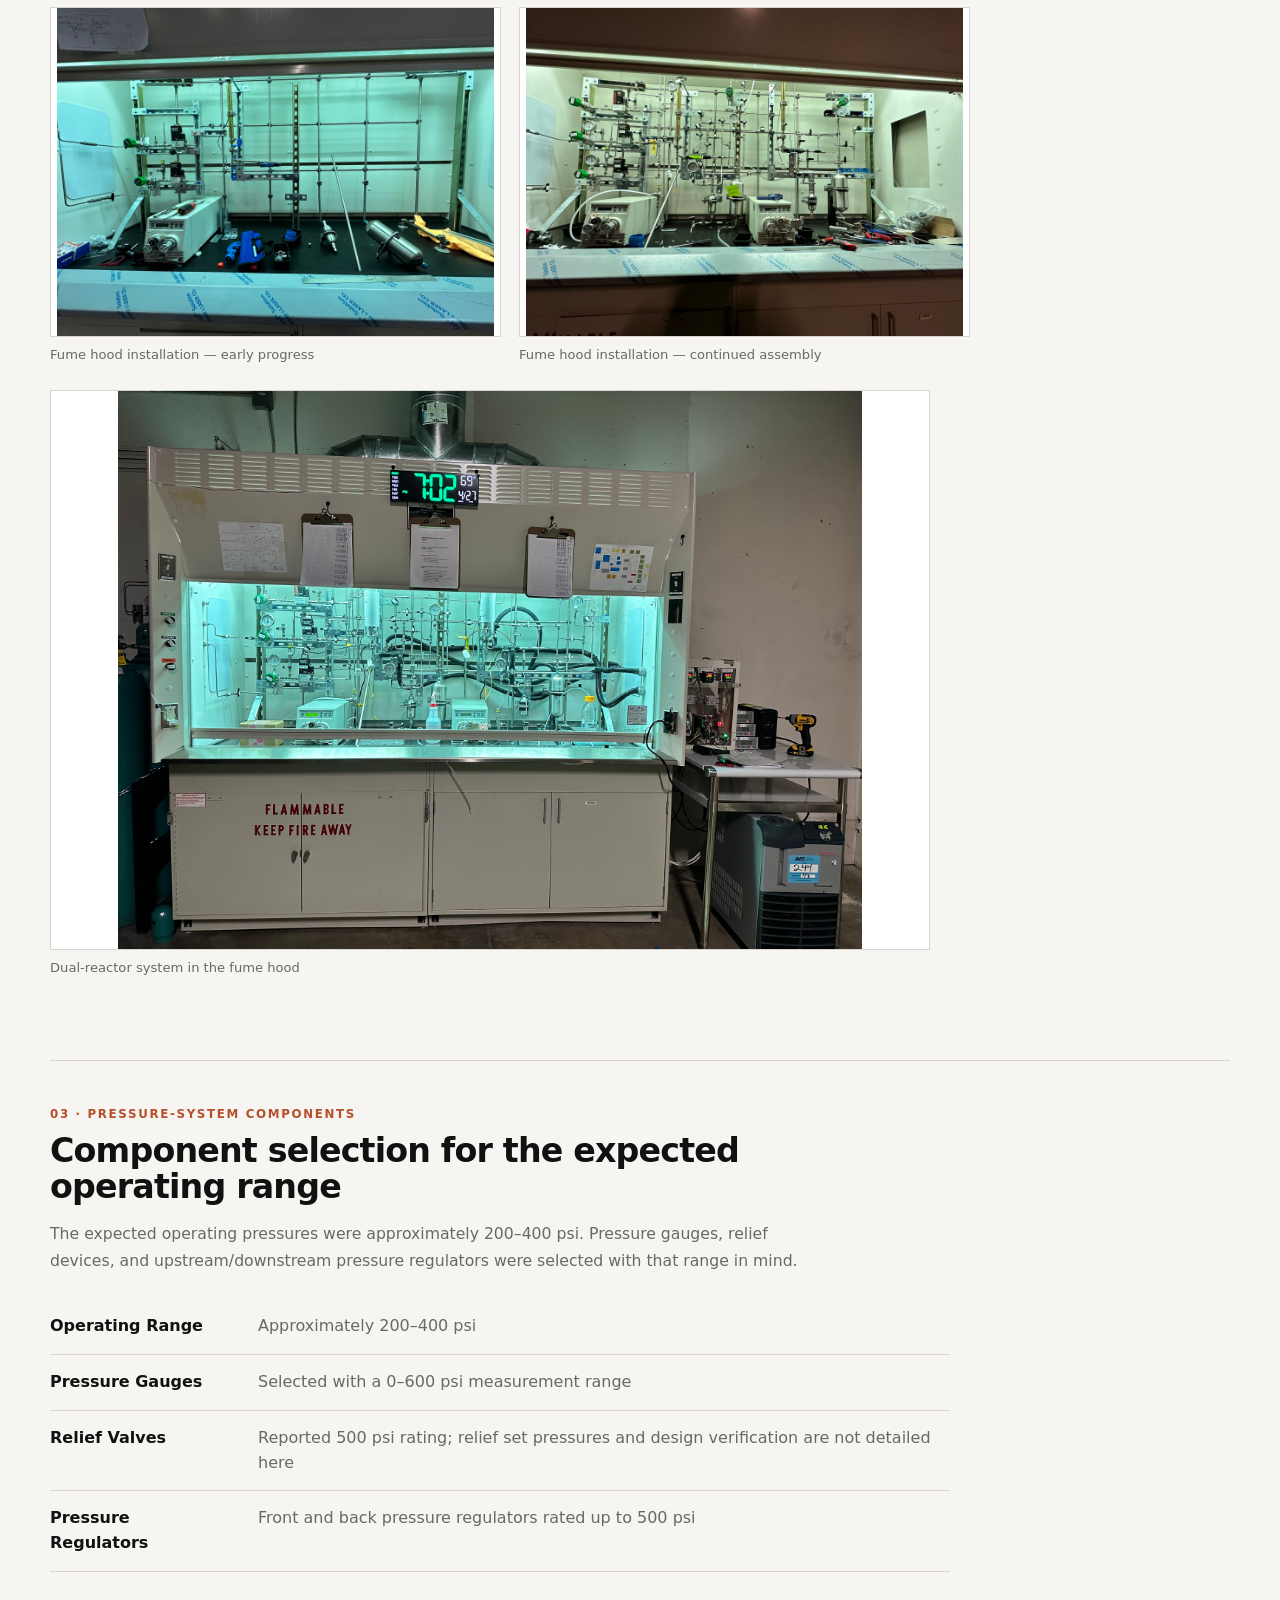
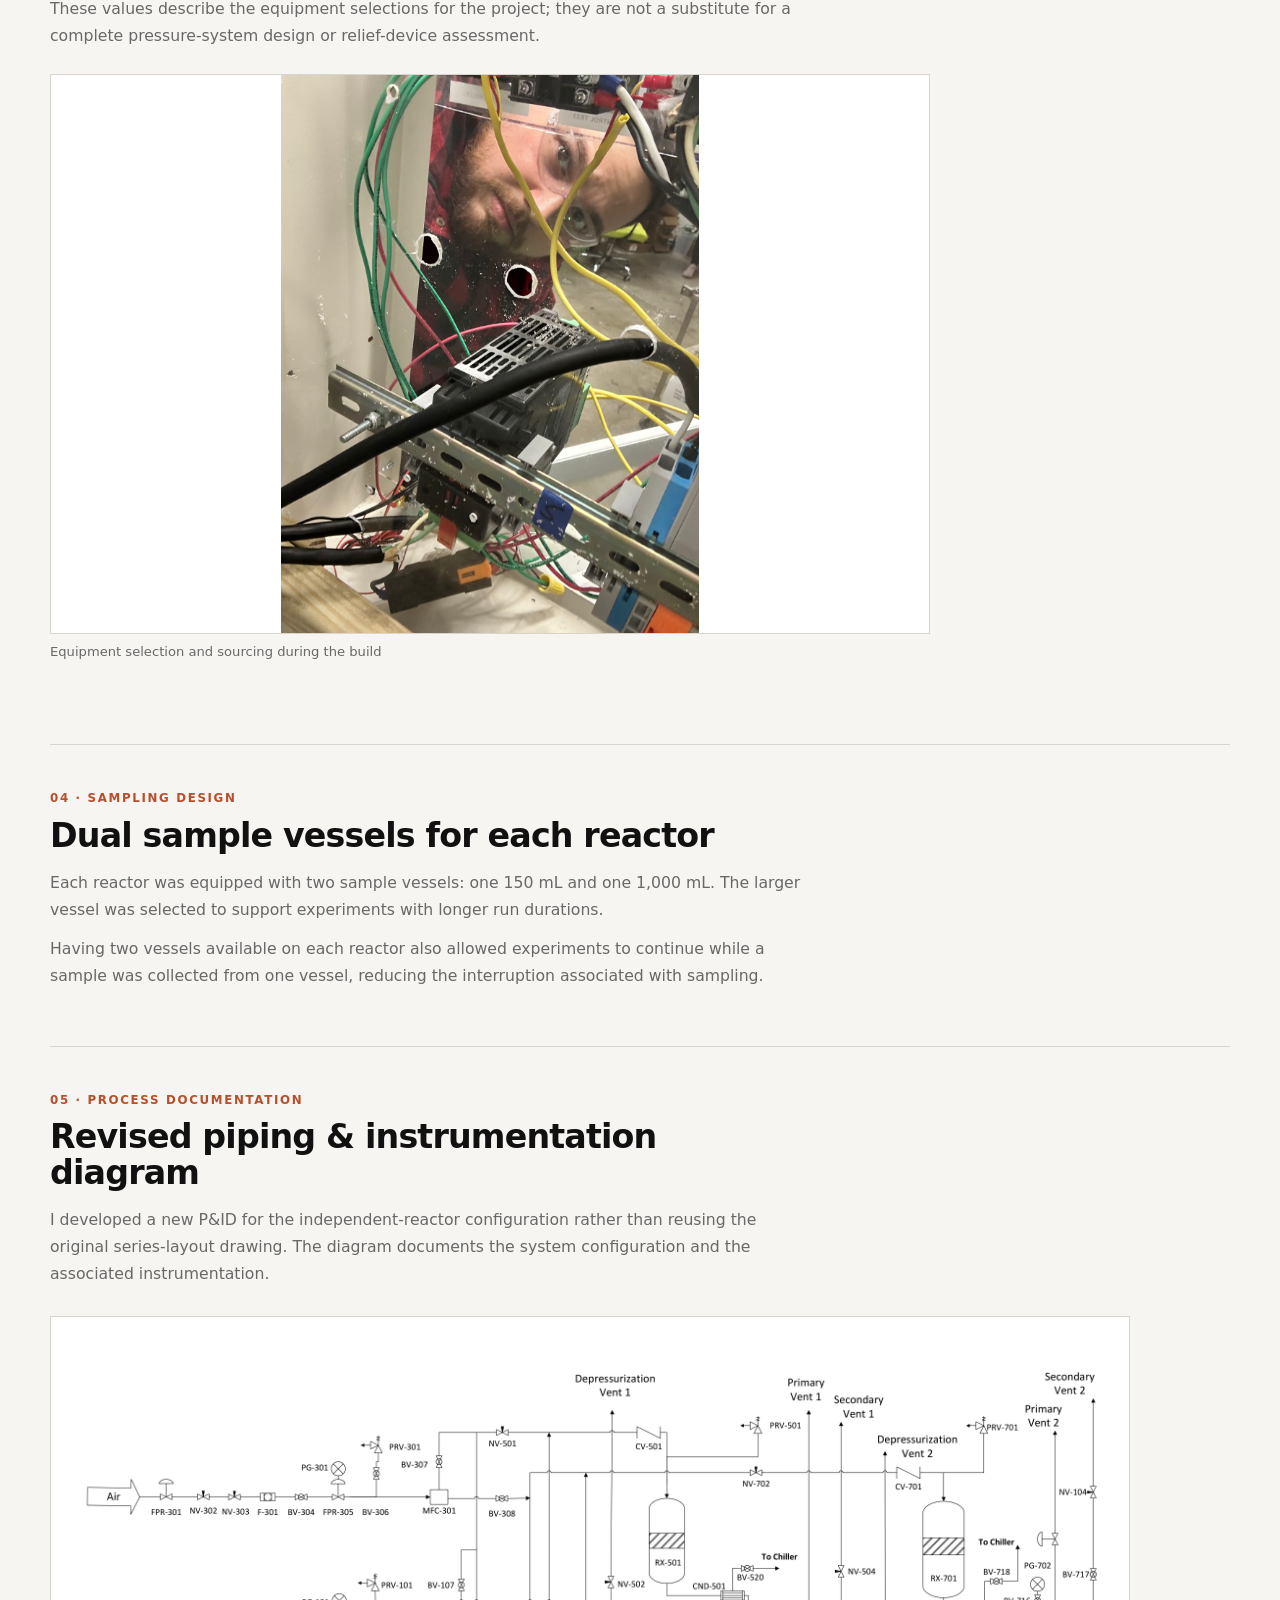
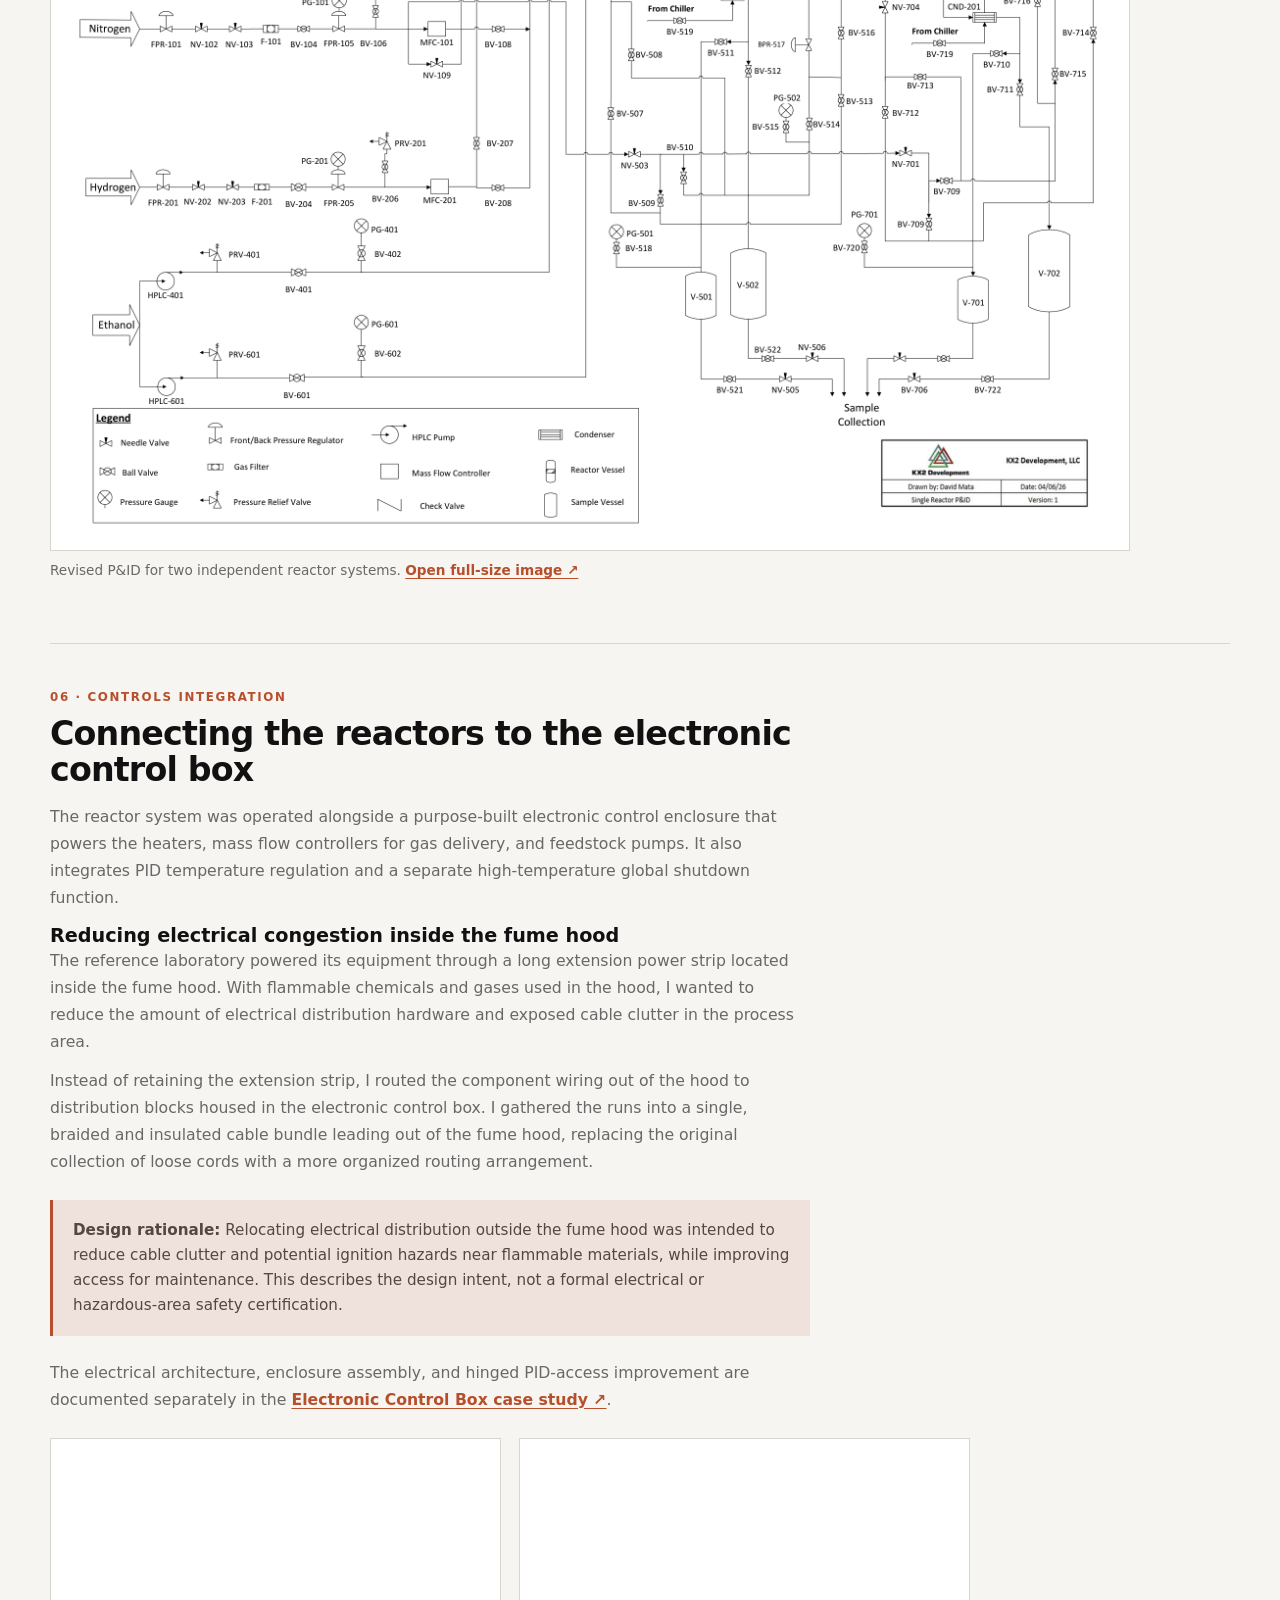
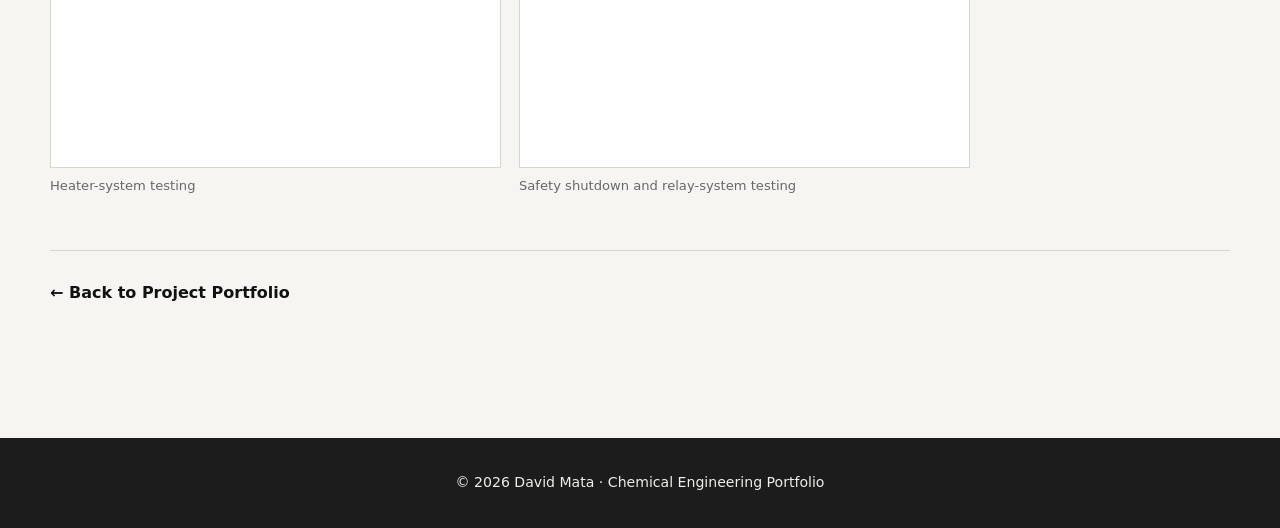
==== commit 06e4324e: "Use optimized WebP images for dual-reactor section 1" ====
--- a/projects/dual-reactor-system/index.html
+++ b/projects/dual-reactor-system/index.html
@@ -55,11 +55,11 @@
             </p>
             <div class="project-image-grid">
                 <figure>
-                    <img src="../../images/dual-reactor-system/lab-from-scratch.png" alt="Laboratory space during initial buildout" loading="lazy">
+                    <img src="../../images/dual-reactor-system/lab-from-scratch.webp" alt="Laboratory space during initial buildout" loading="lazy">
                     <figcaption>Initial laboratory buildout</figcaption>
                 </figure>
                 <figure>
-                    <img src="../../images/dual-reactor-system/installing-frame.png" alt="Installing the reactor system support frame" loading="lazy">
+                    <img src="../../images/dual-reactor-system/installing-frame.webp" alt="Installing the reactor system support frame" loading="lazy">
                     <figcaption>Installing the reactor support frame</figcaption>
                 </figure>
             </div>
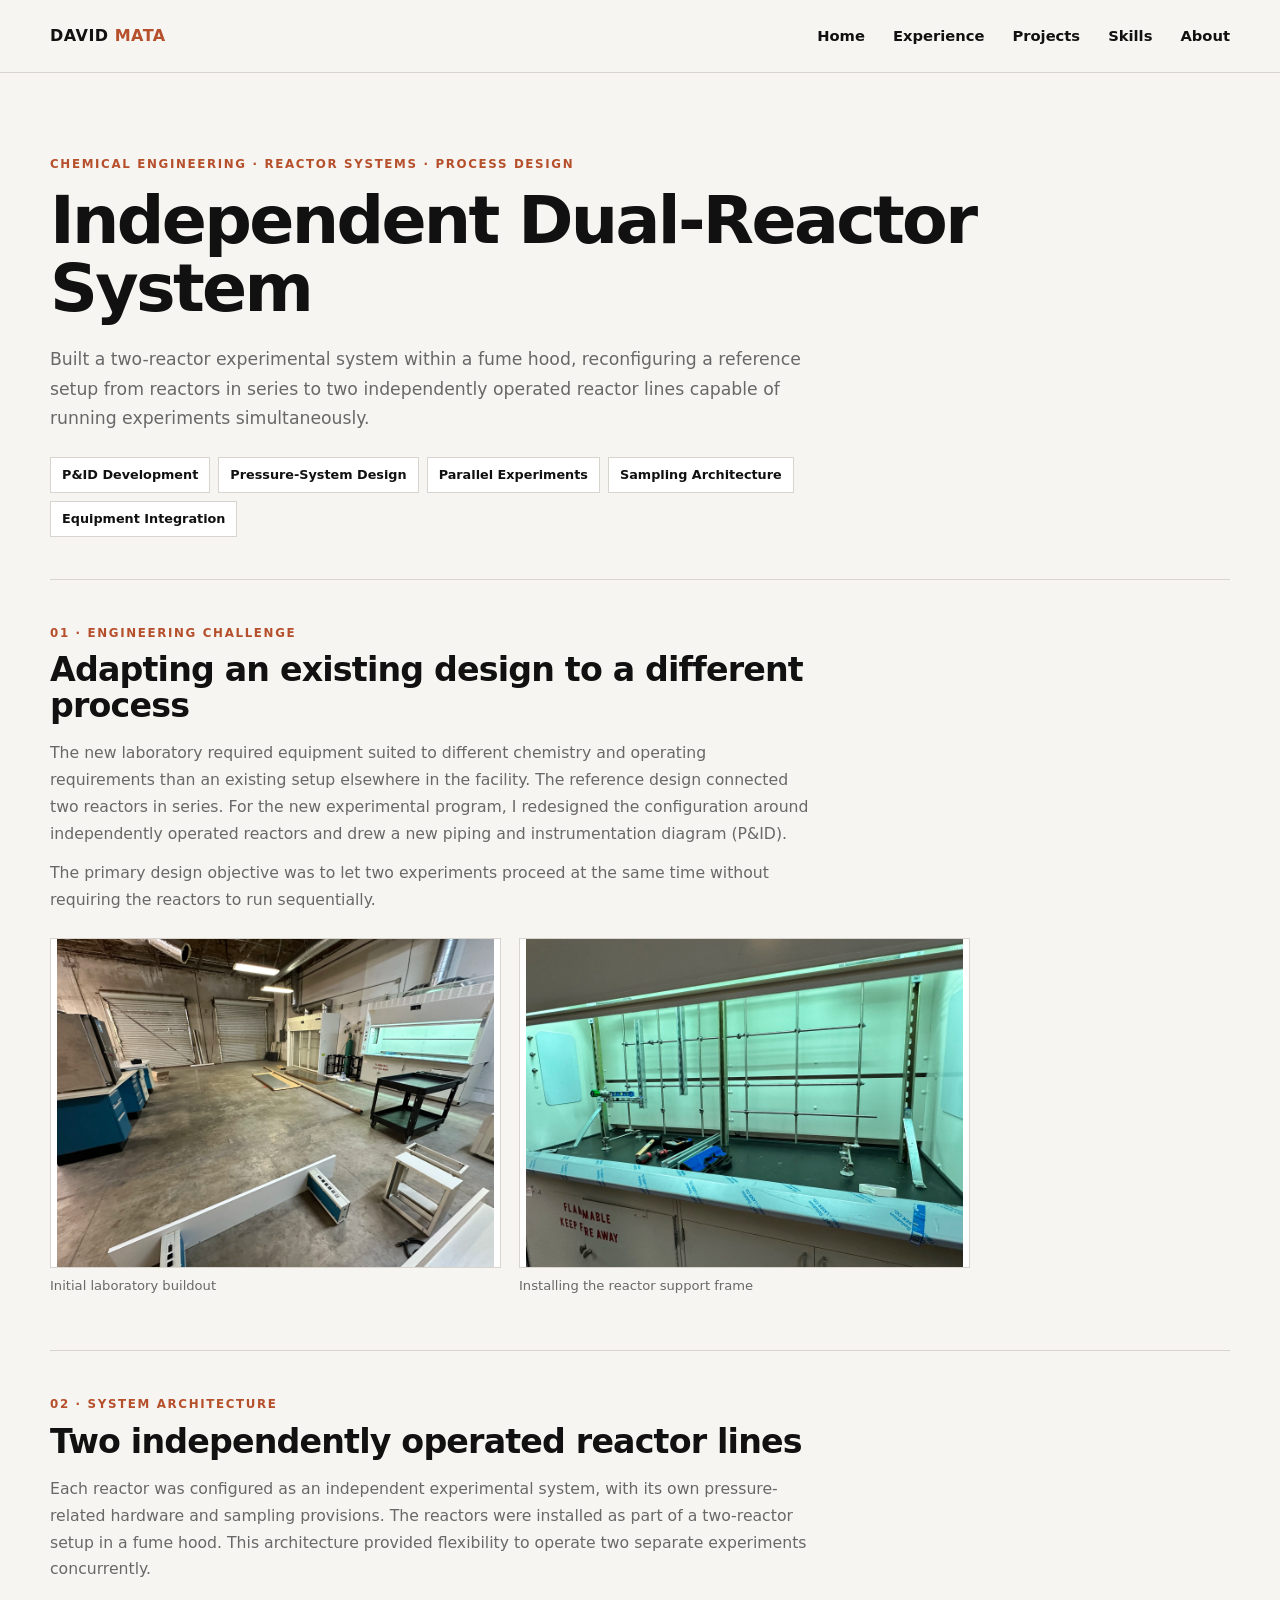
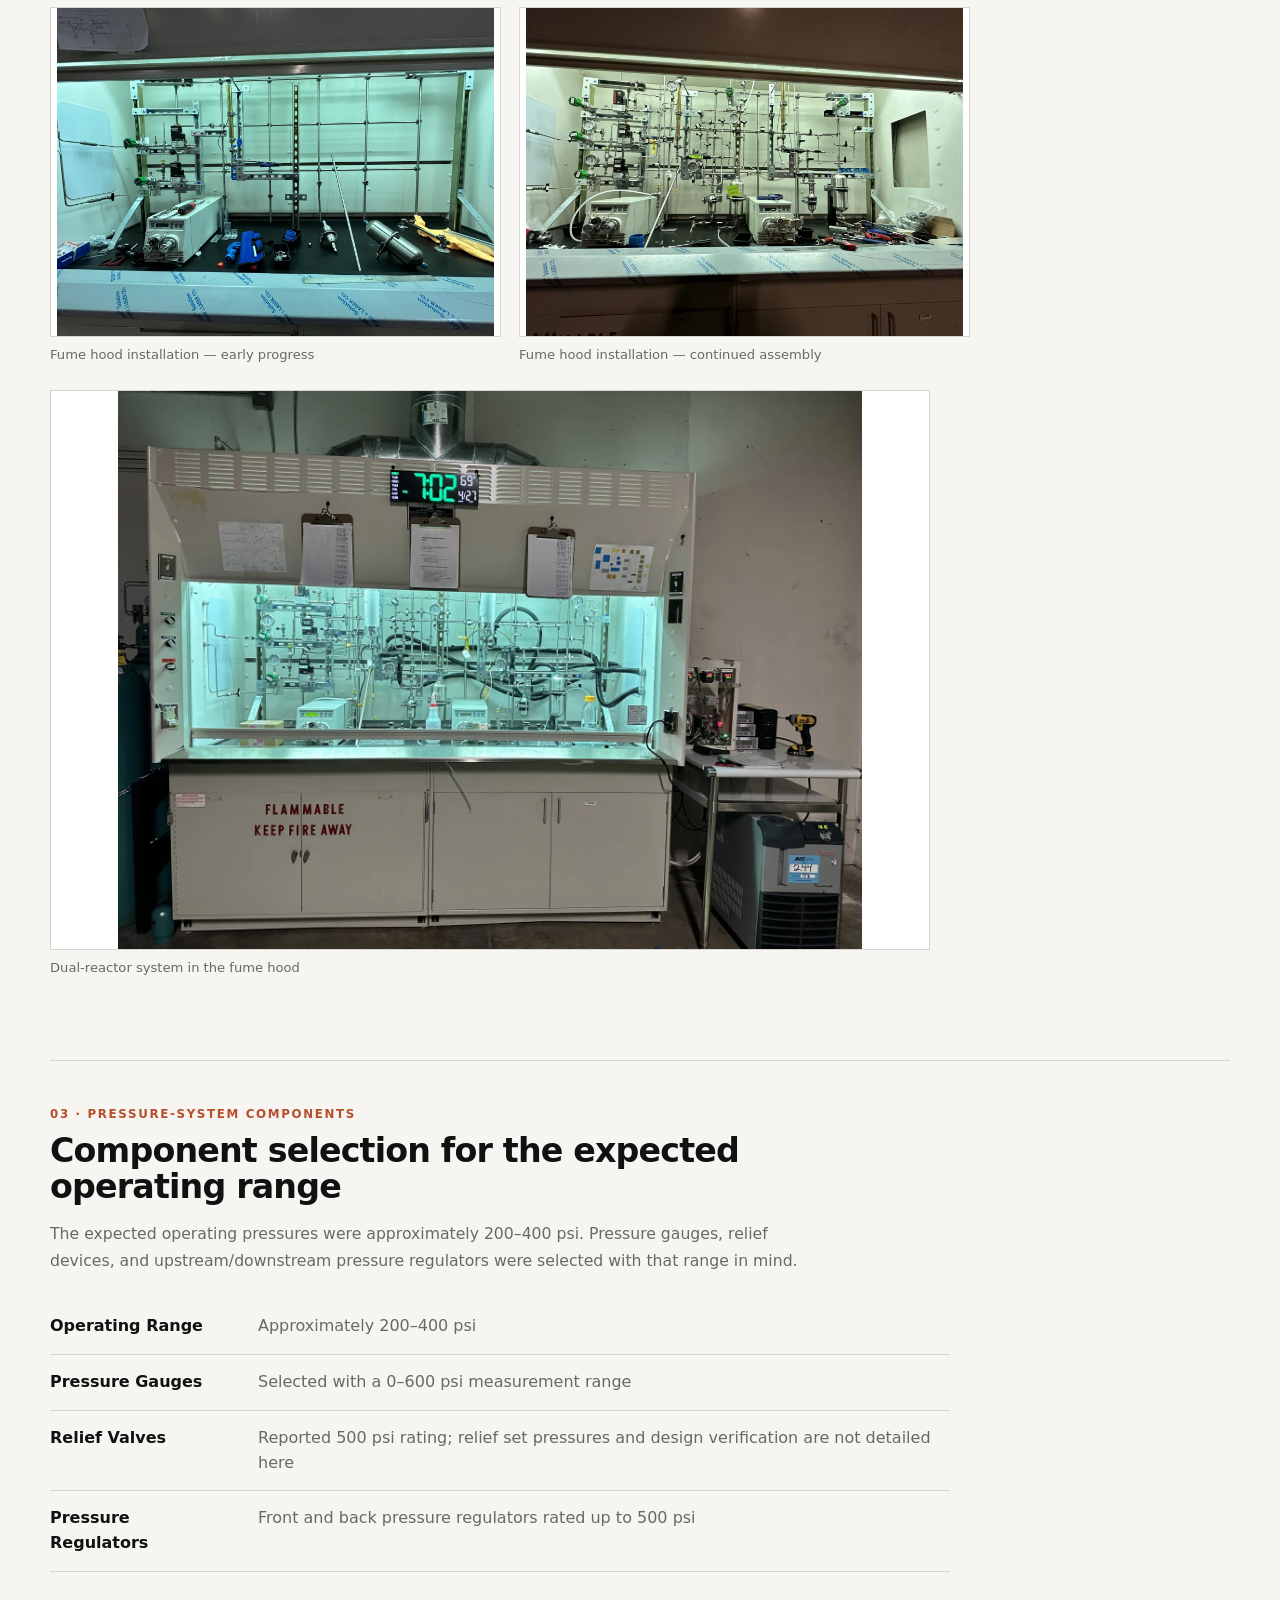
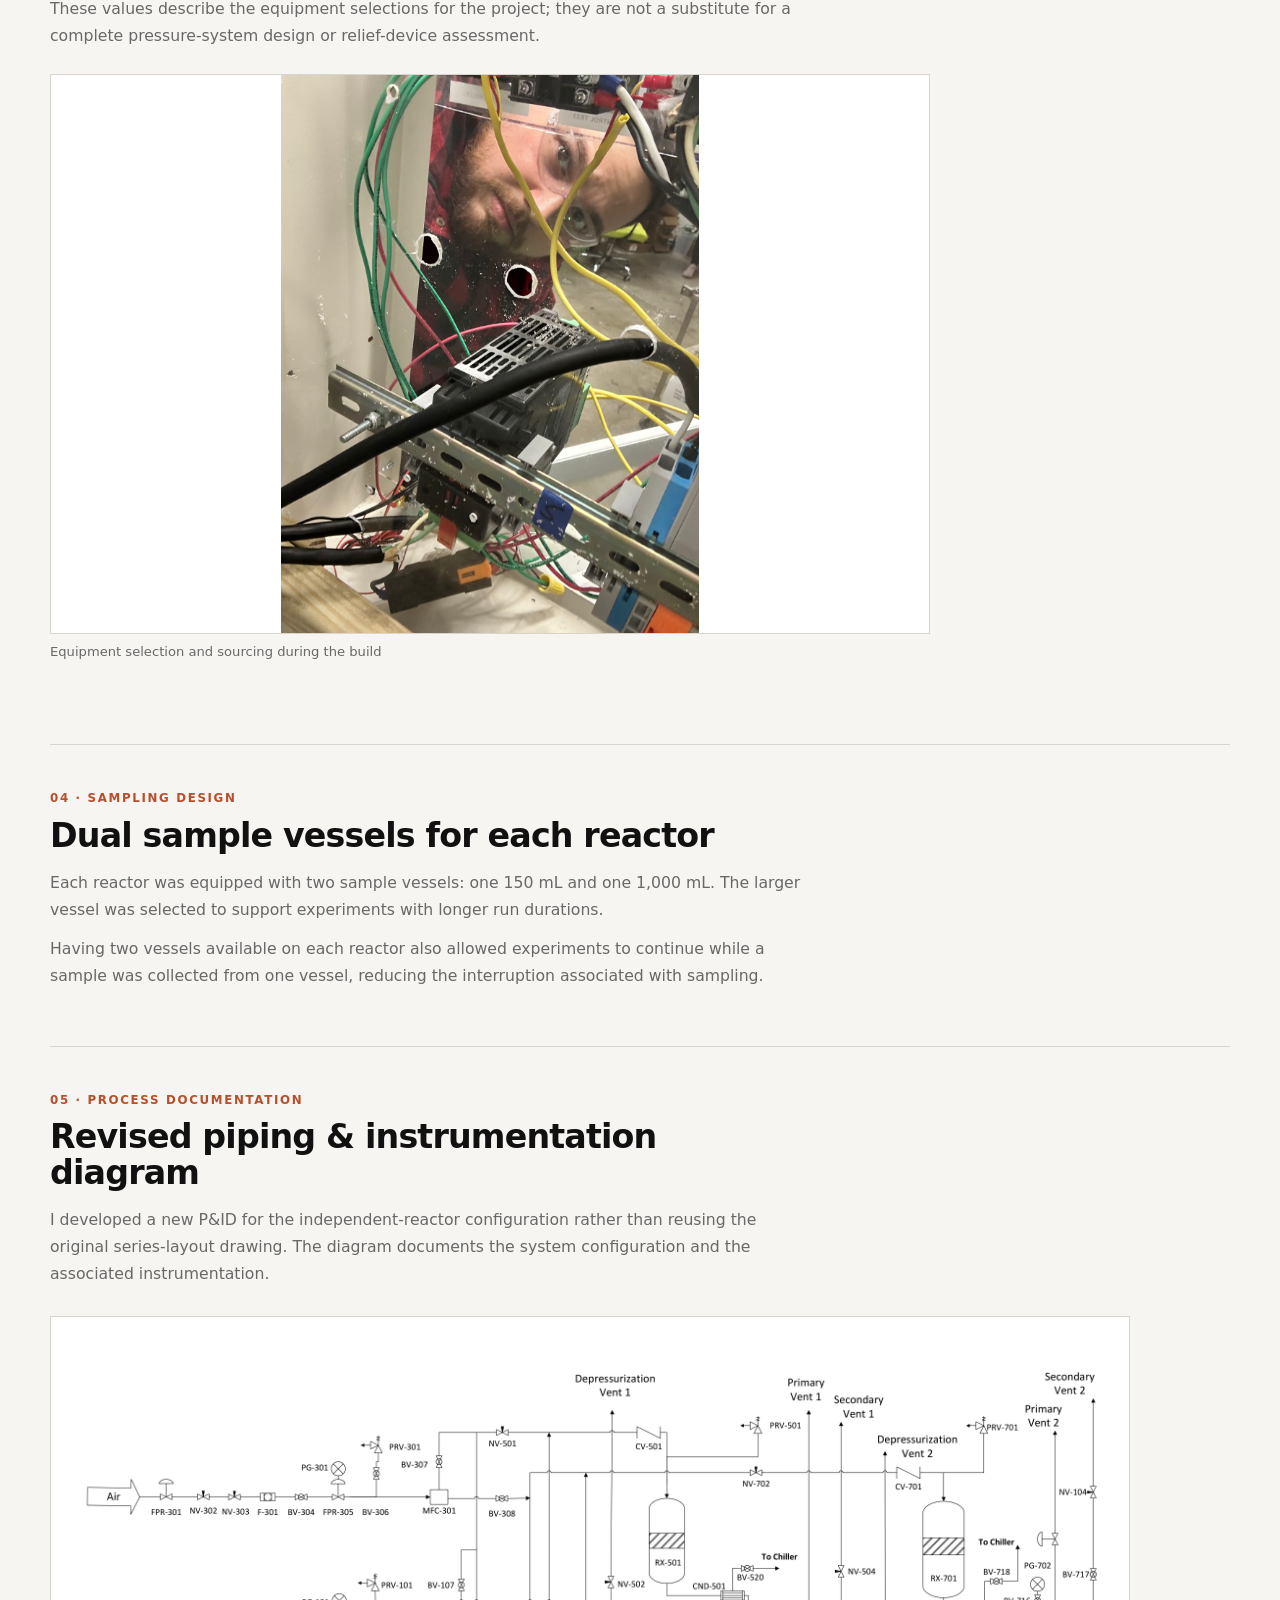
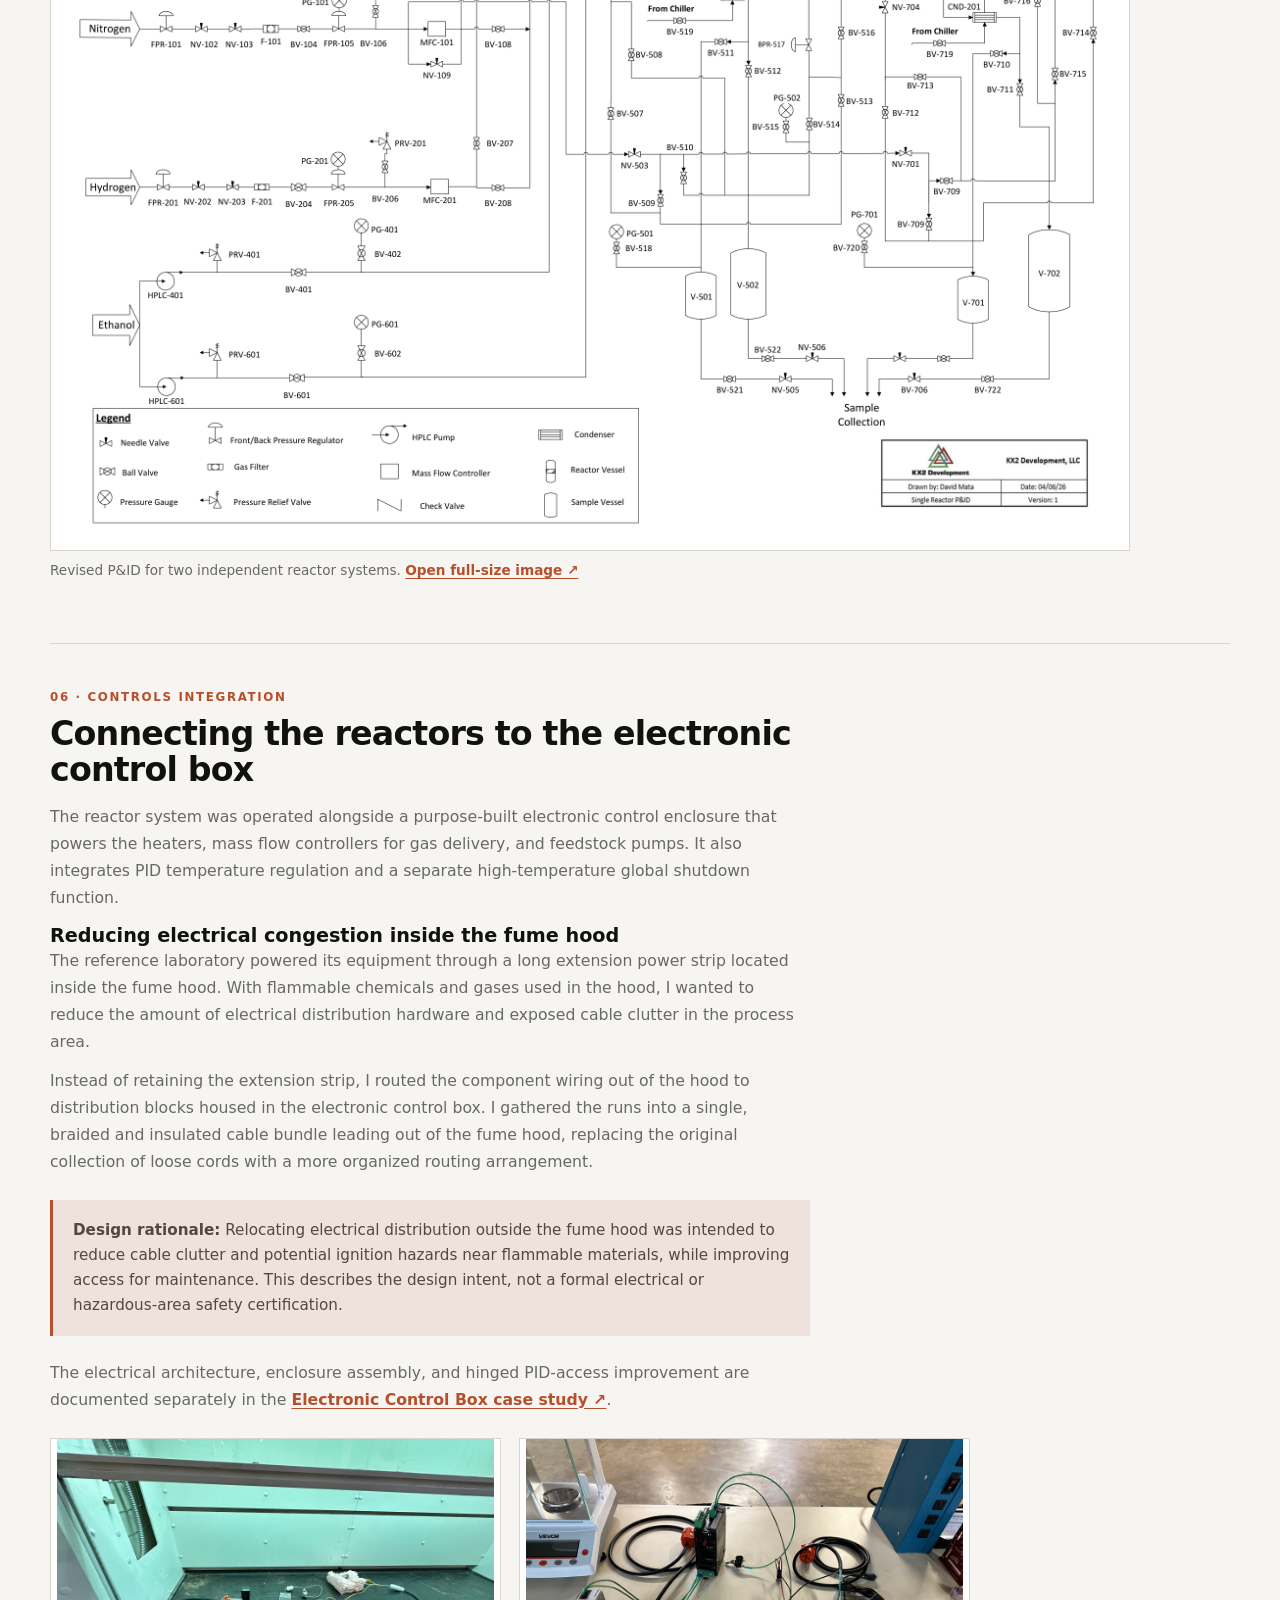
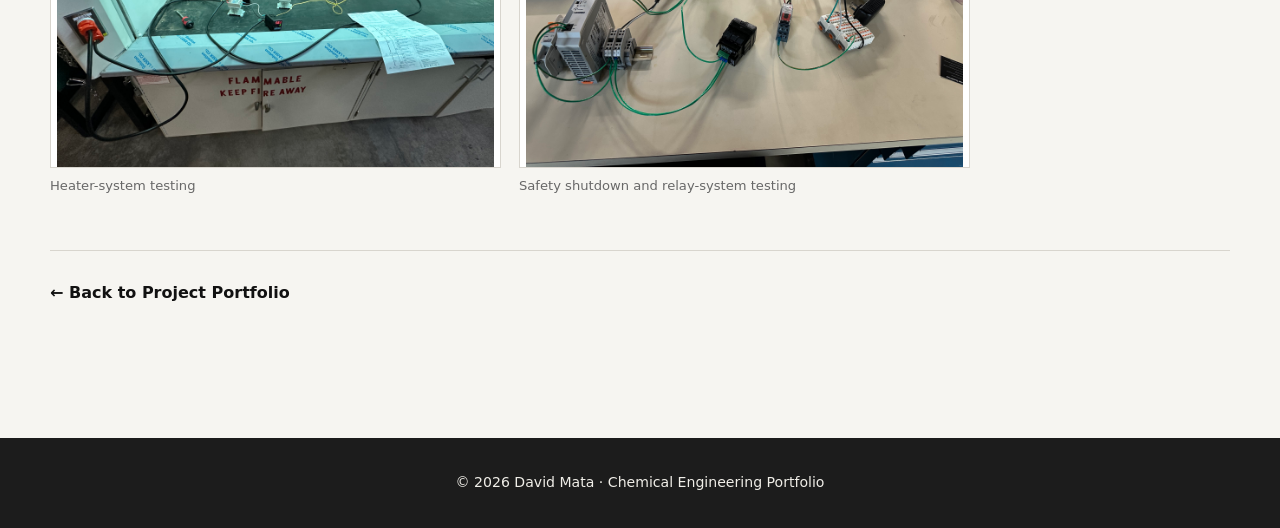
==== commit 4ab9cdd4: "Use optimized WebP images for dual-reactor section 2" ====
--- a/projects/dual-reactor-system/index.html
+++ b/projects/dual-reactor-system/index.html
@@ -77,16 +77,16 @@
             </p>
             <div class="project-image-grid">
                 <figure>
-                    <img src="../../images/dual-reactor-system/fumehood-progress-1.png" alt="First progress photo of the dual reactor assembly in the fume hood" loading="lazy">
+                    <img src="../../images/dual-reactor-system/fumehood-progress-1.webp" alt="First progress photo of the dual reactor assembly in the fume hood" loading="lazy">
                     <figcaption>Fume hood installation — early progress</figcaption>
                 </figure>
                 <figure>
-                    <img src="../../images/dual-reactor-system/fumehood-progress-2.png" alt="Additional progress on the dual reactor assembly" loading="lazy">
+                    <img src="../../images/dual-reactor-system/fumehood-progress-2.webp" alt="Additional progress on the dual reactor assembly" loading="lazy">
                     <figcaption>Fume hood installation — continued assembly</figcaption>
                 </figure>
             </div>
             <figure class="project-image-wide project-photo-wide">
-                <img src="../../images/dual-reactor-system/fumehood-progress-final.png" alt="Completed dual reactor system installed inside the fume hood" loading="lazy">
+                <img src="../../images/dual-reactor-system/fumehood-progress-final.webp" alt="Completed dual reactor system installed inside the fume hood" loading="lazy">
                 <figcaption class="image-caption">Dual-reactor system in the fume hood</figcaption>
             </figure>
         </section>
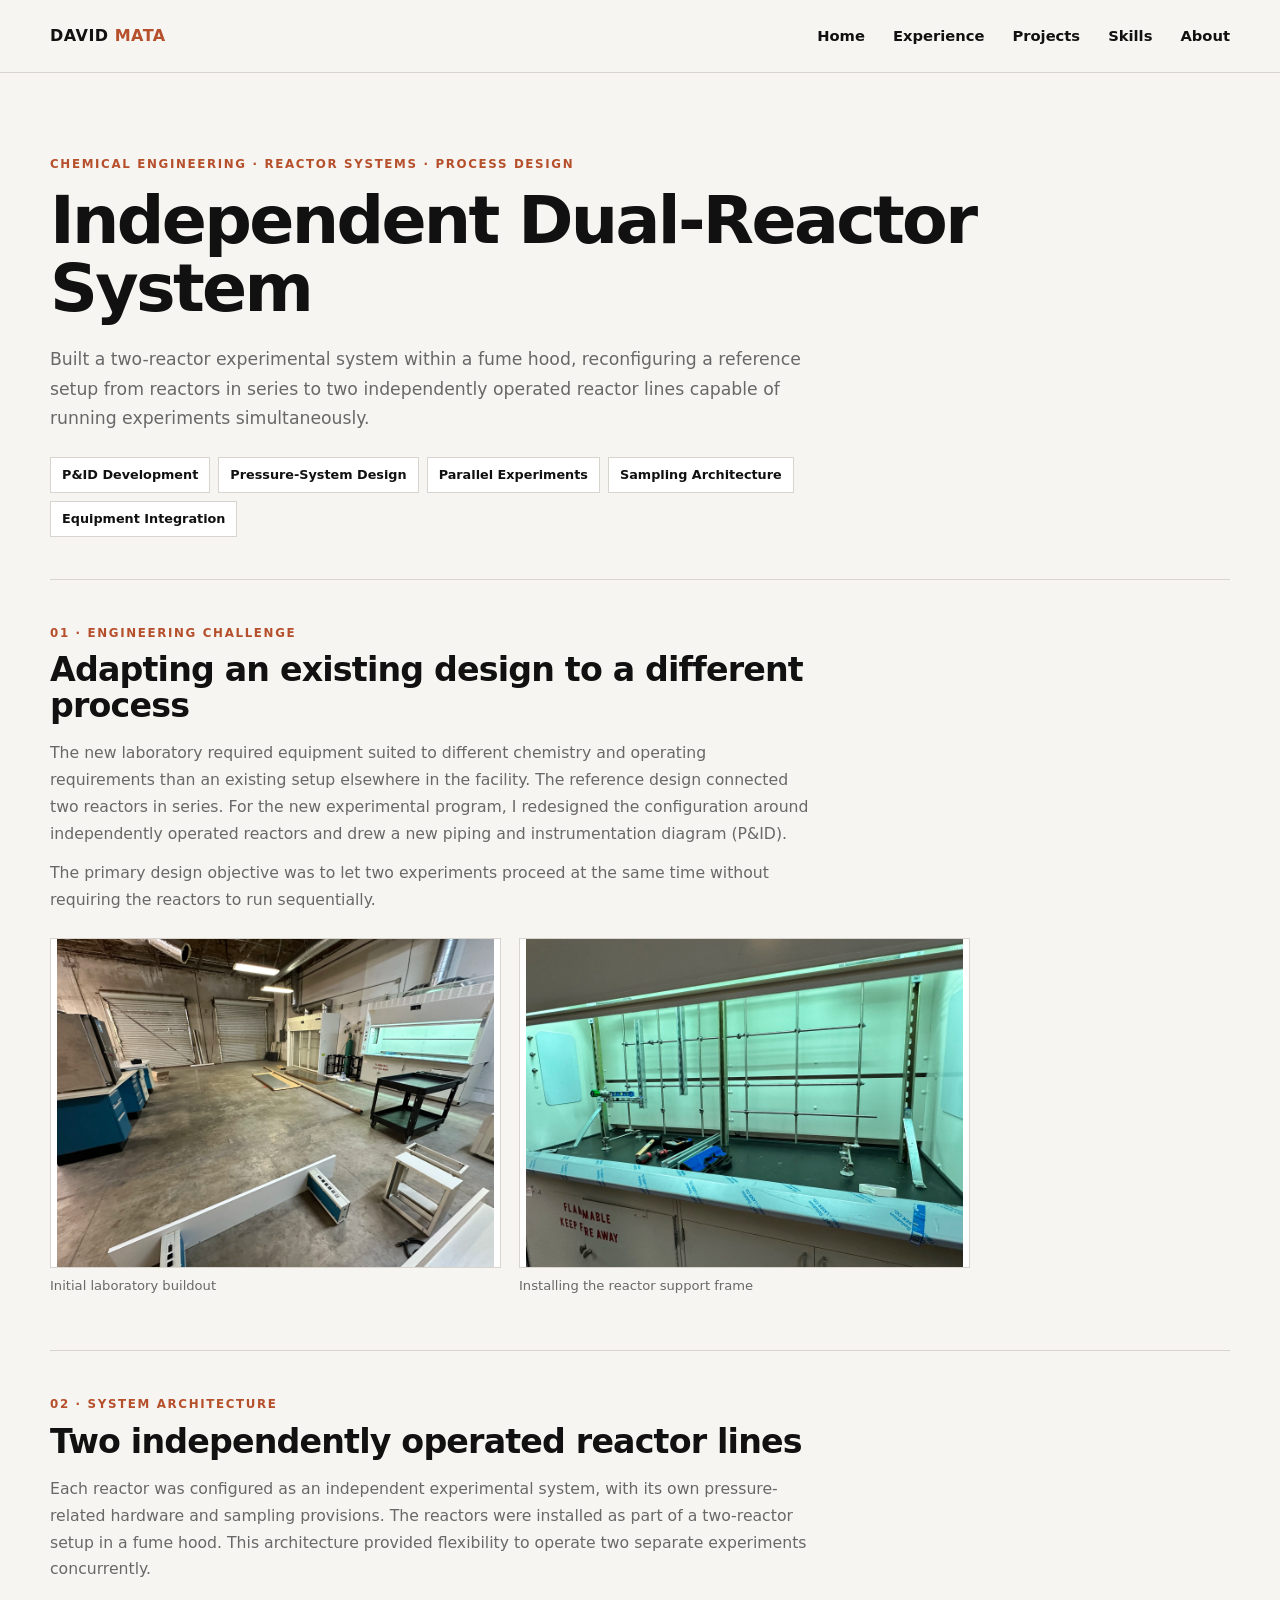
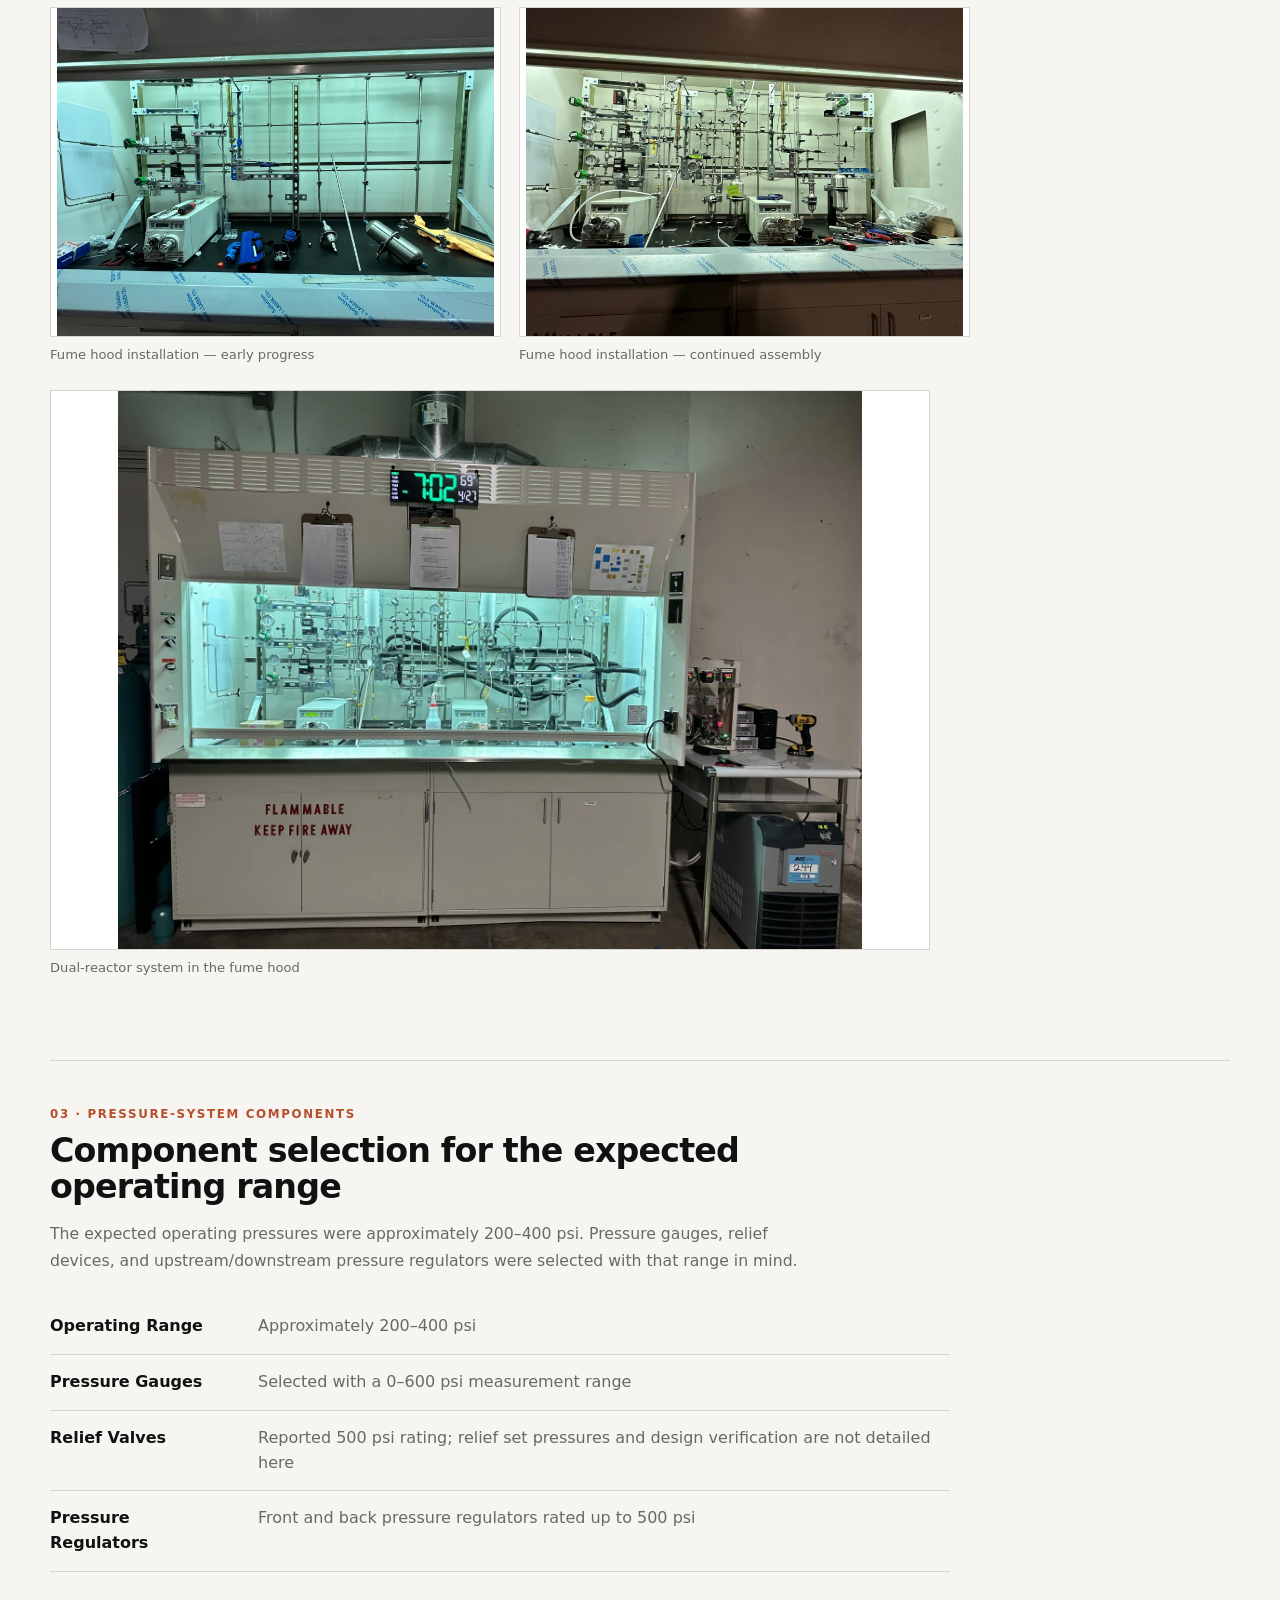
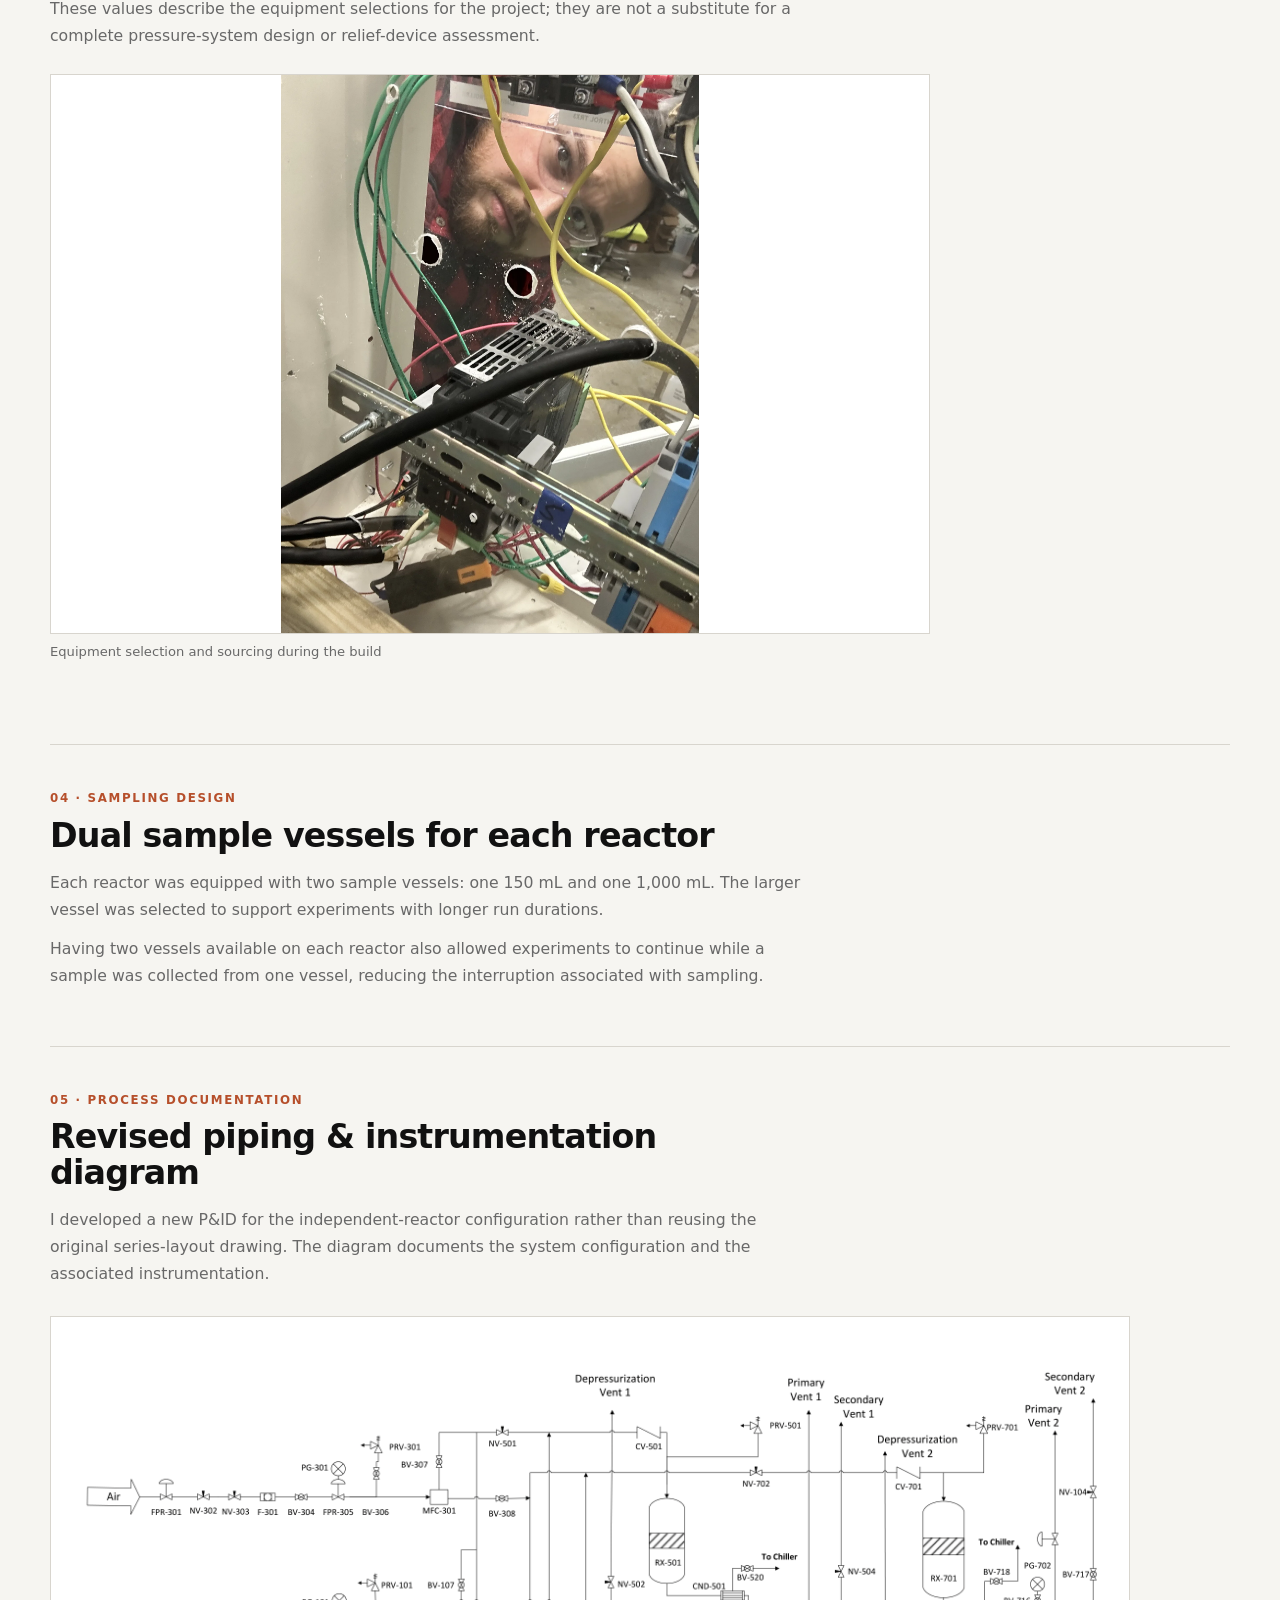
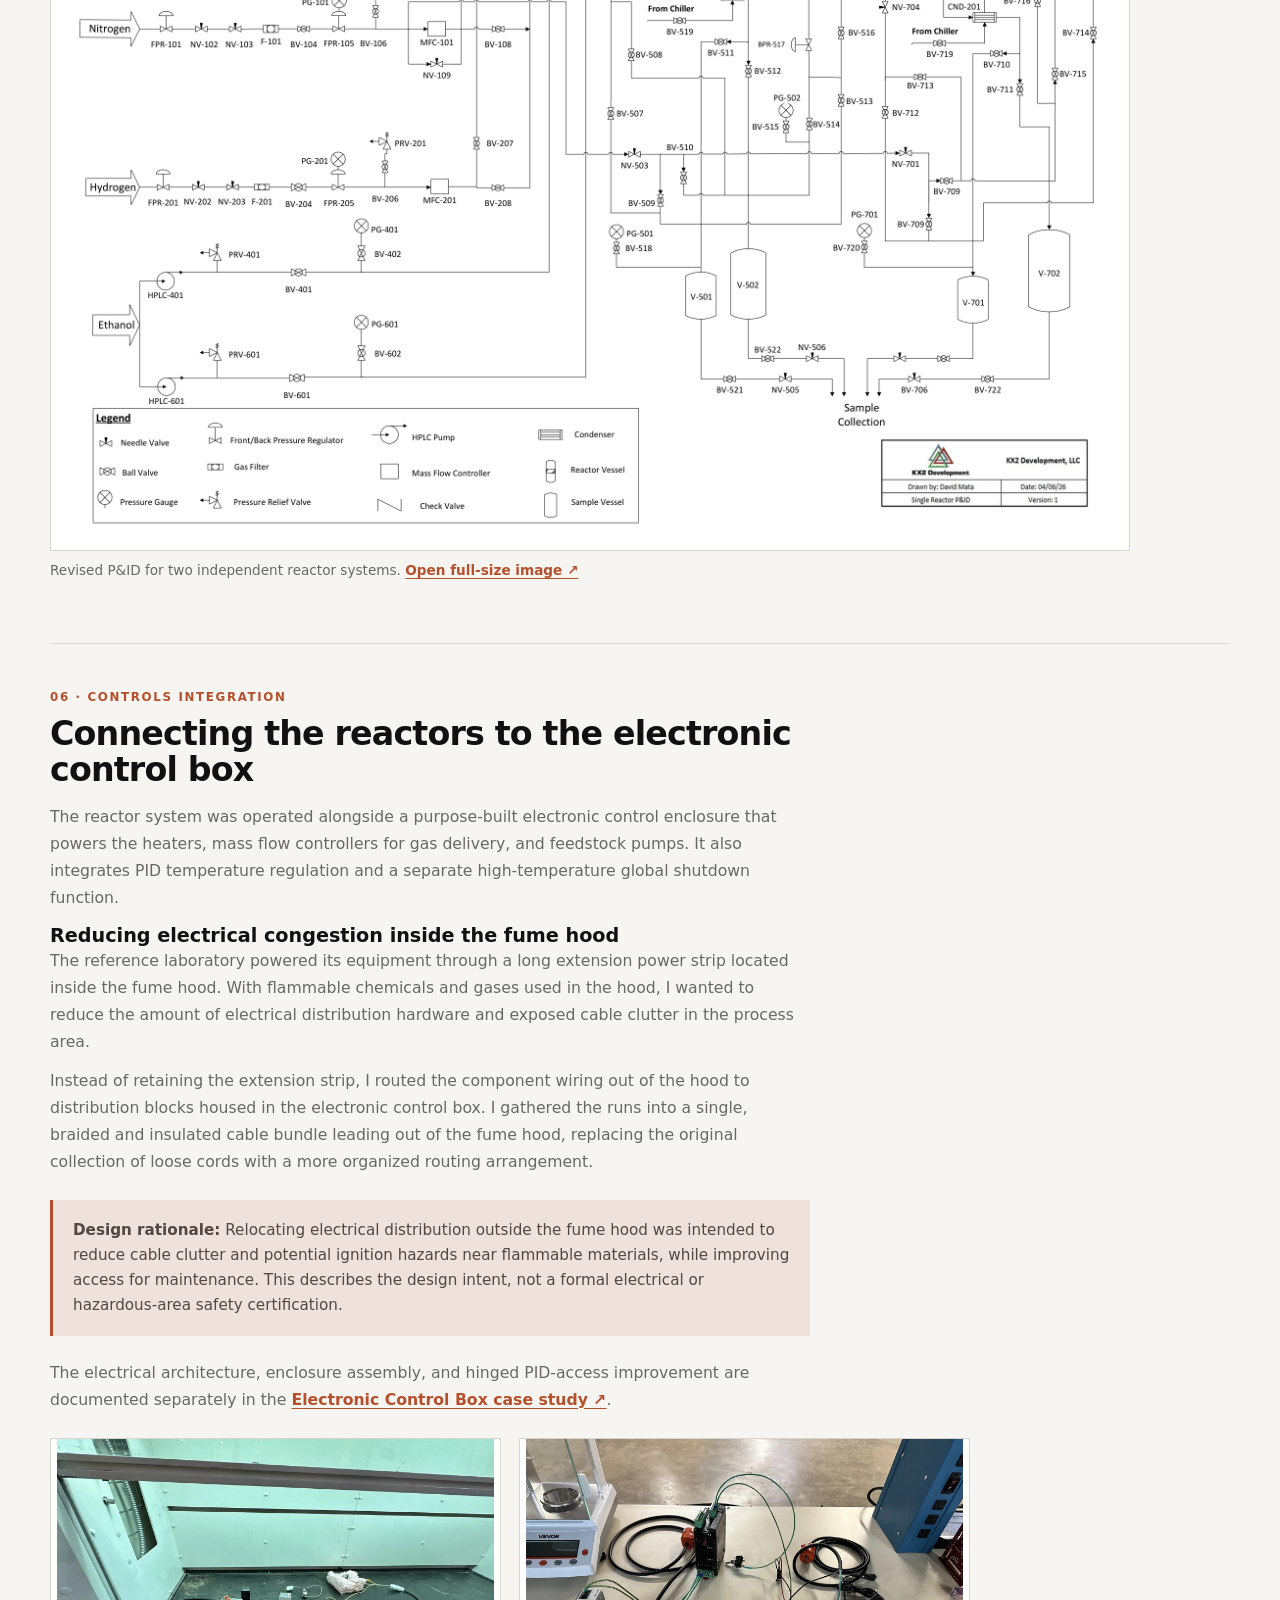
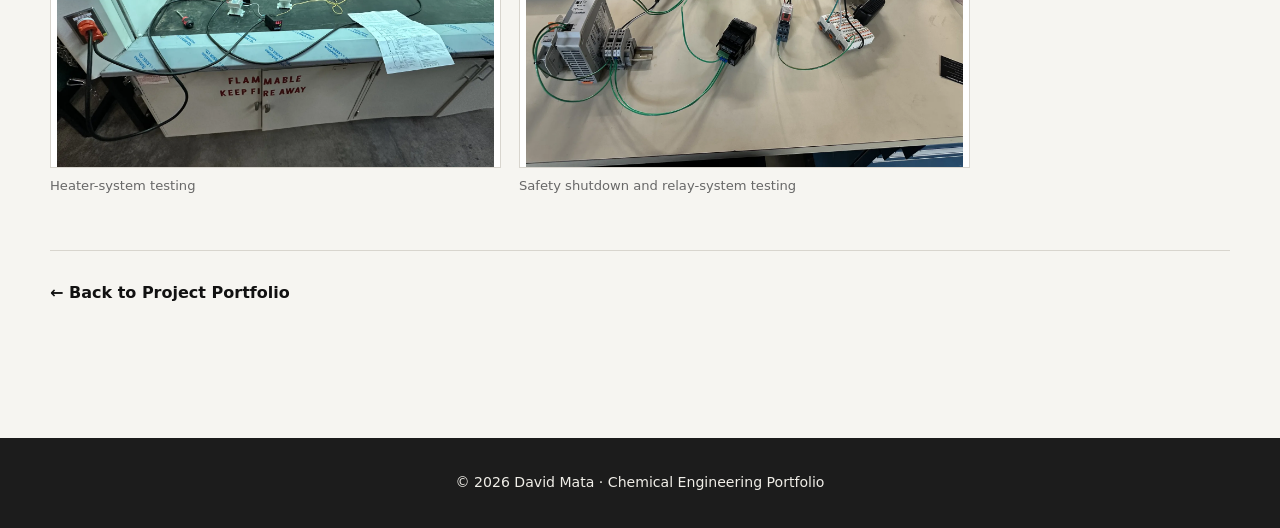
==== commit f4163602: "Finish WebP optimization for dual-reactor project images" ====
--- a/projects/dual-reactor-system/index.html
+++ b/projects/dual-reactor-system/index.html
@@ -110,7 +110,7 @@
                 a substitute for a complete pressure-system design or relief-device assessment.
             </p>
             <figure class="project-image-wide project-photo-wide">
-                <img src="../../images/dual-reactor-system/finding-parts-face-shot.png" alt="Component sourcing and selection during the reactor-system build" loading="lazy">
+                <img src="../../images/dual-reactor-system/finding-parts-face-shot.webp" alt="Component sourcing and selection during the reactor-system build" loading="lazy">
                 <figcaption class="image-caption">Equipment selection and sourcing during the build</figcaption>
             </figure>
         </section>
@@ -187,11 +187,11 @@
             </p>
             <div class="project-image-grid">
                 <figure>
-                    <img src="../../images/dual-reactor-system/testing-heaters.png" alt="Heater testing as part of the dual reactor system integration" loading="lazy">
+                    <img src="../../images/dual-reactor-system/testing-heaters.webp" alt="Heater testing as part of the dual reactor system integration" loading="lazy">
                     <figcaption>Heater-system testing</figcaption>
                 </figure>
                 <figure>
-                    <img src="../../images/dual-reactor-system/testing-saftey shutoff-relay-system.png" alt="Testing the temperature safety shutoff and relay system" loading="lazy">
+                    <img src="../../images/dual-reactor-system/testing-saftey shutoff-relay-system.webp" alt="Testing the temperature safety shutoff and relay system" loading="lazy">
                     <figcaption>Safety shutdown and relay-system testing</figcaption>
                 </figure>
             </div>
